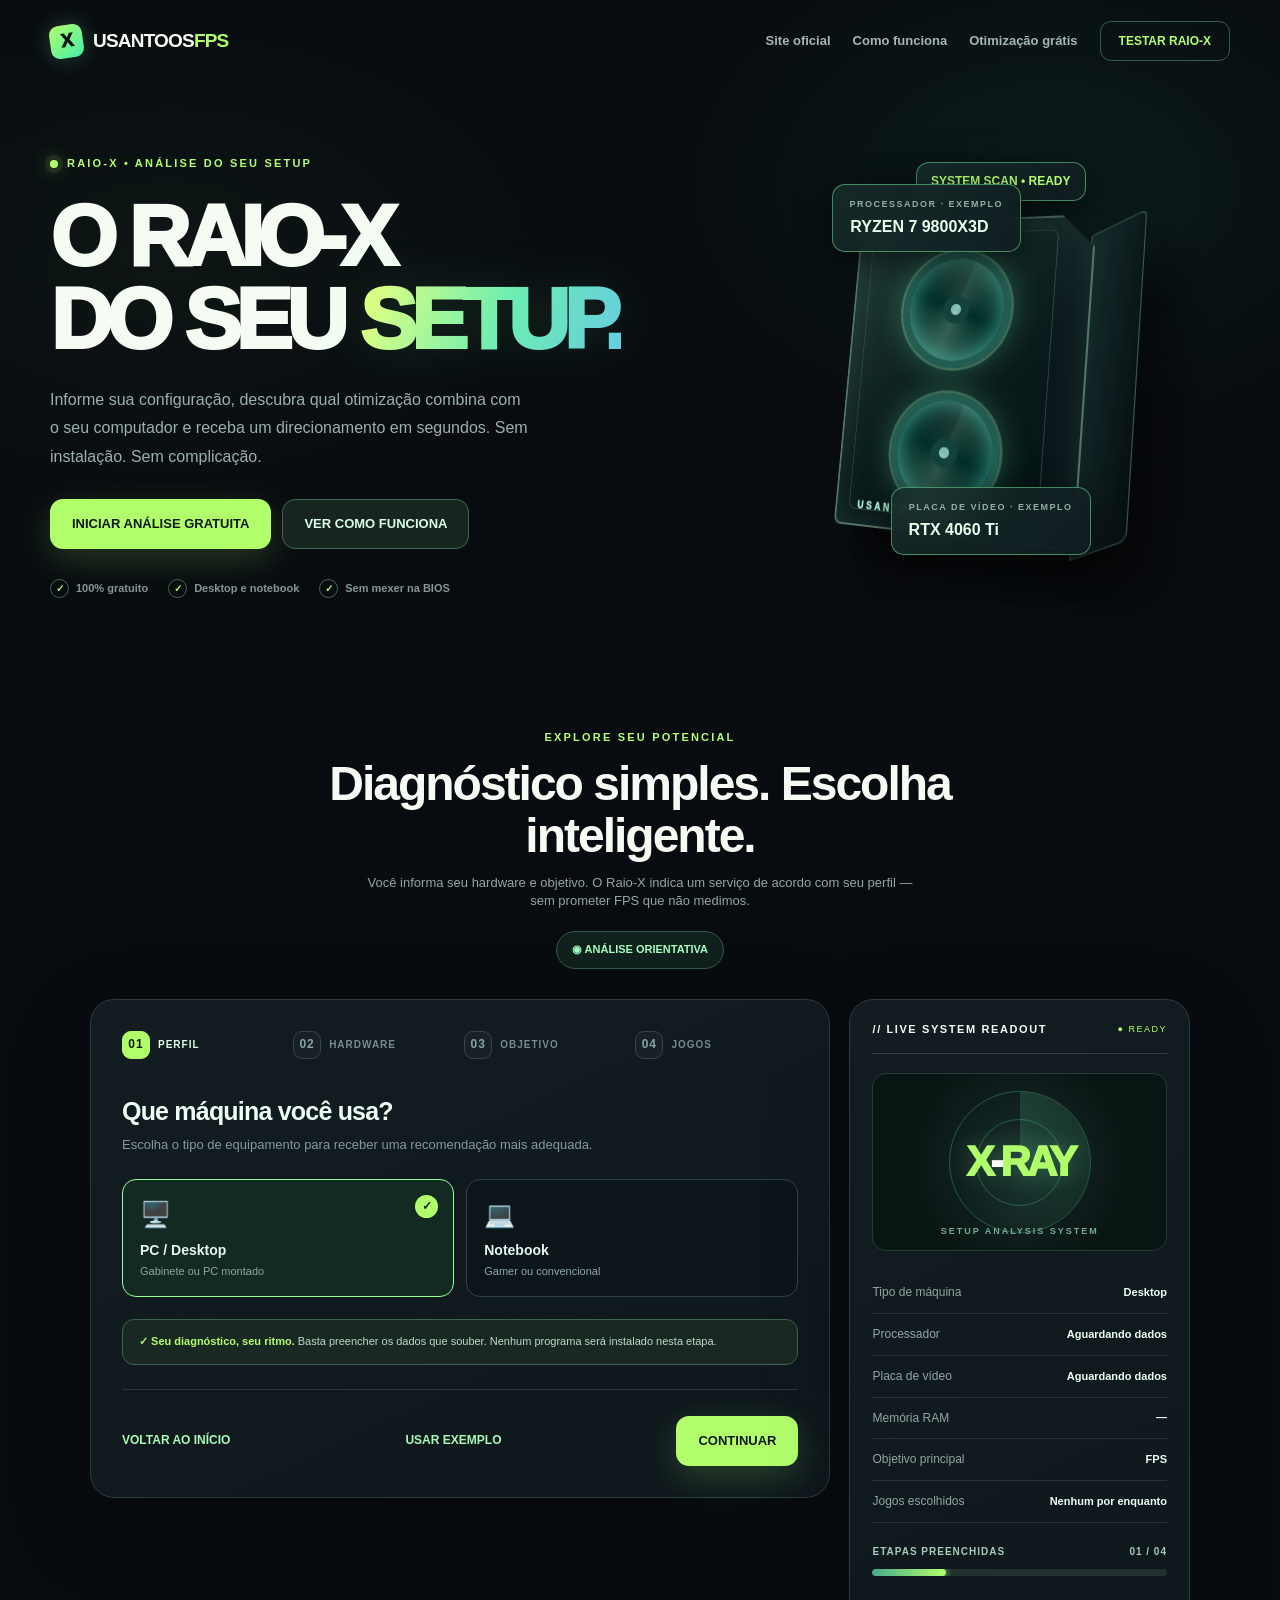
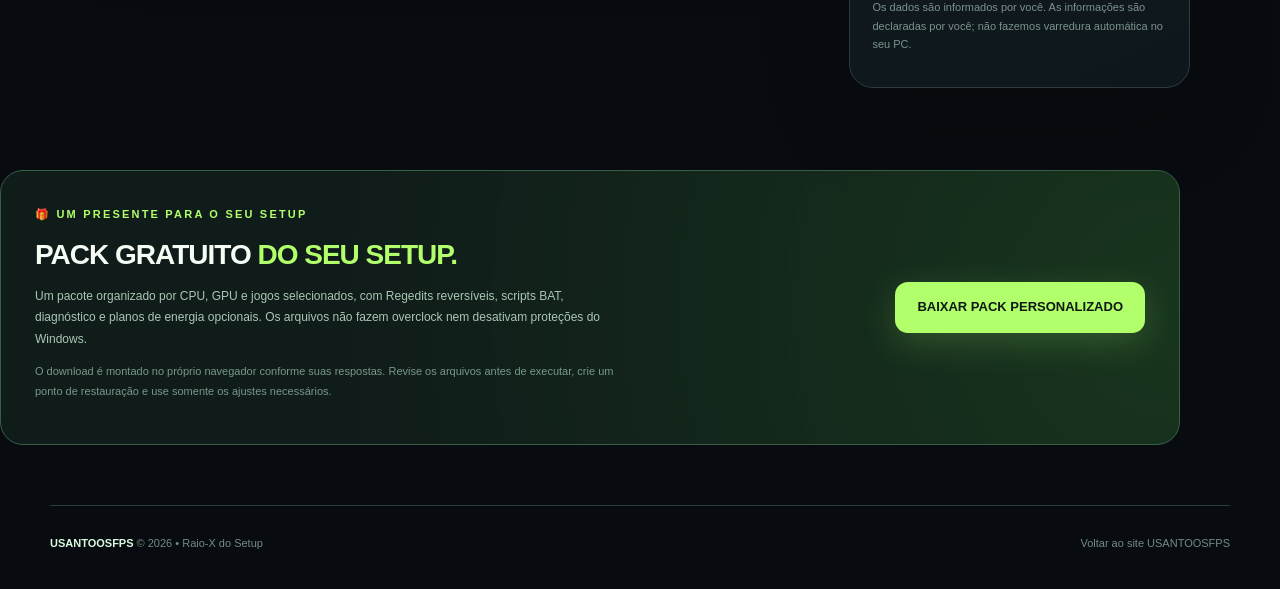
==== raio-x.html @ 290a5642 "Adicionar Raio-X do Setup com pack gratuito, jogos e ajustes responsivos" ====
<!DOCTYPE html>

<html lang="pt-BR">
<head>
<meta charset="utf-8"/>
<meta content="width=device-width,initial-scale=1,viewport-fit=cover" name="viewport"/>
<meta content="#080c10" name="theme-color"/>
<title>RAIO-X do Setup | USANTOOSFPS</title>
<style>
:root{--bg:#080c10;--bg2:#0d1318;--panel:#11191e;--panel2:#141d22;--text:#f4fcf4;--sub:#899c9a;--lime:#b2ff6c;--green:#47edaa;--line:#253332;--orange:#ffcd85;--radius:22px}
*{box-sizing:border-box}html{scroll-behavior:smooth}body{background:var(--bg);color:var(--text);margin:0;font-family:Inter,ui-sans-serif,-apple-system,BlinkMacSystemFont,"Segoe UI",sans-serif;line-height:1.4;overflow-x:hidden}button,input,select{font:inherit}button{cursor:pointer}button:focus-visible,a:focus-visible,input:focus-visible,select:focus-visible{outline:2px solid var(--lime);outline-offset:3px}a{color:inherit;text-decoration:none}#app{position:relative;overflow:hidden}#app:before{content:"";position:absolute;inset:0 0 auto;height:1150px;pointer-events:none;background:radial-gradient(ellipse 40% 30% at 82% 16%,#1c785a24,transparent 75%),radial-gradient(ellipse 40% 27% at 13% 22%,#65a35010,transparent 80%);z-index:0}.container{width:min(1180px,calc(100% - 48px));margin:auto;position:relative;z-index:1}
nav{display:flex;align-items:center;justify-content:space-between;height:82px;border-bottom:1px solid #ffffff10}.brand{display:flex;align-items:center;gap:10px;font-weight:900;letter-spacing:-.8px;font-size:19px}.brand-mark{width:33px;height:33px;background:linear-gradient(145deg,var(--lime),var(--green));border-radius:9px;color:#0a1614;display:grid;place-items:center;box-shadow:0 0 22px #87fbaa3d;transform:rotate(-8deg);font-weight:1000}.brand span:last-child span{color:var(--lime)}.navright{display:flex;align-items:center;gap:22px}.navright>a:not(.navbtn){color:#a5b6b4;font-size:13px;font-weight:600}.navbtn{padding:11px 18px!important;border:1px solid #518f6e99;border-radius:11px;color:var(--lime)!important;font-weight:800!important;font-size:12px!important}.eyebrow{display:inline-flex;align-items:center;gap:9px;color:var(--lime);font-size:11px;letter-spacing:2.2px;font-weight:900;text-transform:uppercase}.pulse{display:inline-block;width:8px;height:8px;border-radius:50%;background:var(--lime);box-shadow:0 0 0 5px #b2ff6c15,0 0 17px #b2ff6ca0}.hero{min-height:575px;display:grid;grid-template-columns:1.07fr .93fr;align-items:center;gap:20px;padding:53px 0 60px}.hero h1{font-size:clamp(56px,6.7vw,97px);line-height:.97;letter-spacing:-6.2px;font-weight:950;margin:21px 0 24px}.hero h1 em{font-style:normal;background:linear-gradient(110deg,#d7ff86 10%,#6cedb2 55%,#66cce1);-webkit-background-clip:text;color:transparent;filter:drop-shadow(0 0 25px #6effa01d)}.hero p{color:#9cb0af;font-size:16px;max-width:480px;line-height:1.8;margin:0 0 27px}.btn{display:inline-flex;align-items:center;justify-content:center;gap:12px;padding:15px 21px;border-radius:13px;border:1px solid transparent;background:var(--lime);color:#101813;font-weight:900;font-size:13px;box-shadow:0 10px 35px #abff7630;transition:transform .2s,filter .2s}.btn:hover{transform:translateY(-2px);filter:brightness(1.06)}.btn.secondary{background:#172420;color:#daffe8;border-color:#406652;box-shadow:none}.btn.ghost{background:#192124;color:#d2e2df;border-color:#2e4041;box-shadow:none}.btn:disabled{opacity:.5;cursor:not-allowed}.hero-actions{display:flex;gap:11px;flex-wrap:wrap}.micro{display:flex;gap:20px;align-items:center;margin-top:30px;color:#849794;font-size:11px;font-weight:650}.micro span:before{content:'✓';display:inline-grid;place-items:center;width:17px;height:17px;border:1px solid #416747;color:var(--lime);border-radius:50%;font-size:10px;margin-right:7px}
.art-stage{height:480px;position:relative;display:grid;place-items:center;perspective:900px;isolation:isolate}.art-stage:before{content:"";position:absolute;width:430px;height:430px;border-radius:50%;border:1px solid #4c927d30;background:radial-gradient(circle,#2a705833 0%,#164a3b14 43%,transparent 68%);box-shadow:0 0 100px #43ff981b;transform:rotateX(62deg)}.art-stage:after{content:"";position:absolute;inset:0;background-image:linear-gradient(#84d9a306 1px,transparent 1px),linear-gradient(90deg,#84d9a306 1px,transparent 1px);background-size:39px 39px;mask-image:radial-gradient(circle,black,transparent 68%);z-index:-1}.orbit{position:absolute;border:1px solid #7efa9654;border-radius:50%;width:370px;height:370px;transform:rotateX(64deg) rotate(-22deg);box-shadow:0 0 14px #76ff8723}.orbit.two{width:480px;height:480px;border-color:#92ffa91b;transform:rotateX(66deg) rotate(15deg)}.tower{width:260px;height:320px;position:relative;transform:rotateY(-24deg) rotateX(7deg) rotateZ(2deg);filter:drop-shadow(31px 38px 24px #0008);animation:float 5s ease-in-out infinite}.tower-face{position:absolute;inset:0 0 0 0;background:linear-gradient(145deg,#223c3a,#0c181d 55%,#0a1418);border:2px solid #557568;clip-path:polygon(0 0,87% 0,100% 10%,100% 100%,0 100%);border-radius:8px 8px 8px 8px;box-shadow:inset 0 0 35px #43846443,0 0 25px #72ff8e19}.tower-face:before{content:"";position:absolute;inset:12px 35px 15px 14px;border:1px solid #76b69a44;border-radius:7px;background:linear-gradient(135deg,#33695323,#041413bd)}.tower-side{position:absolute;right:-48px;top:9px;width:52px;height:308px;background:linear-gradient(95deg,#152d2c,#070e12);transform:skewY(-25deg);border:1px solid #3a5b55;border-radius:2px 6px 8px 0}.fan{position:absolute;left:58px;width:119px;height:119px;border:7px solid #235d52;border-radius:50%;box-shadow:0 0 0 3px #a6ffc840,inset 0 0 24px #70ffe78a,0 0 34px #6effb54d;display:grid;place-items:center;background:radial-gradient(circle,#befdf7aa 0 7%,#12423b 8% 18%,transparent 21%),conic-gradient(from 20deg,#92ffd333,#012e28,#92ffd344,#012e28,#92ffd322);animation:spin 9s linear infinite}.fan.top{top:32px}.fan.bottom{top:177px}.tower-tag{position:absolute;left:24px;bottom:12px;color:#b8ffe5;font-size:10px;letter-spacing:3px;font-weight:1000}.floatcard{position:absolute;border:1px solid #62967d77;background:linear-gradient(135deg,#172d2bdc,#101c20e7);border-radius:13px;padding:13px 17px;box-shadow:0 17px 40px #0008,0 0 28px #5afb8740;backdrop-filter:blur(9px);animation:float 4s ease-in-out infinite}.floatcard small{display:block;color:#93afa3;font-size:9px;font-weight:900;letter-spacing:1.5px;margin-bottom:5px}.floatcard strong{font-size:16px;color:#eaffee}.floatcard.cpu{top:49px;left:2px}.floatcard.gpu{bottom:71px;right:-8px;animation-delay:-2s}.floatcard.rate{top:35px;right:4px;padding:10px 14px;color:var(--lime);font-size:12px;font-weight:900}.cross{position:absolute;color:#aaffb0;opacity:.7;font-weight:900}.cross.a{right:44px;bottom:23px}.cross.b{left:58px;bottom:50px}
.section-top{display:flex;justify-content:space-between;align-items:end;gap:20px;padding-top:54px;border-top:1px solid #24312e}.section-top h2{font-size:clamp(30px,4vw,48px);line-height:1.07;letter-spacing:-2px;margin:11px 0 10px}.section-top p{color:#91a6a3;font-size:13px;max-width:380px}.tiny-pill{border:1px solid #365948;border-radius:50px;padding:10px 15px;color:#a3ffbe;background:#11221e;font-size:11px;font-weight:900;white-space:nowrap}.wizard{display:grid;grid-template-columns:minmax(0,1.38fr) minmax(310px,.62fr);gap:19px;margin:32px 0 90px;align-items:start}.panel{background:linear-gradient(155deg,#131c21,#0e171c);border:1px solid #2c3b3d;border-radius:24px;box-shadow:0 30px 90px #0003}.form-panel{padding:31px}.steps{display:flex;gap:9px;align-items:center;padding-bottom:26px;border-bottom:1px solid #29373a;margin-bottom:24px}.step{display:flex;align-items:center;gap:8px;flex:1;font-size:10px;color:#788c8b;font-weight:850;text-transform:uppercase;letter-spacing:1px}.step .num{width:28px;height:28px;display:grid;place-items:center;border-radius:9px;border:1px solid #364648;background:#172126;font-size:12px;color:#87a4a1}.step.active{color:#ddffe7}.step.active .num{background:var(--lime);color:#0b1a12;border-color:var(--lime)}.step.done .num{background:#1b5e47;color:#b3ffc6;border-color:#2d8558}.stepbar{width:22px;height:1px;background:#36504d;flex-shrink:0}.field-title{color:#f0fff6;font-size:25px;font-weight:900;letter-spacing:-.8px;margin-bottom:5px}.field-desc{color:#849b98;font-size:13px;line-height:1.7;margin:0 0 23px}.grid2{display:grid;grid-template-columns:1fr 1fr;gap:15px}.field{margin-bottom:17px;min-width:0}.field>label{display:block;font-size:10px;font-weight:900;color:#a2bbb4;margin-bottom:8px;letter-spacing:1.4px;text-transform:uppercase}.input-wrap{position:relative}.input,.select{display:block;width:100%;height:48px;padding:0 15px;border:1px solid #304446;background:#091216;color:#e7fff4;border-radius:11px;outline:none;font-size:13px}.input::placeholder{color:#617875}.input:focus,.select:focus{border-color:#8aff9d;box-shadow:0 0 0 3px #8aff9d11}.select{appearance:none;background-image:linear-gradient(45deg,transparent 50%,#a5c2b9 50%),linear-gradient(135deg,#a5c2b9 50%,transparent 50%);background-position:calc(100% - 19px) 21px,calc(100% - 14px) 21px;background-size:5px 5px;background-repeat:no-repeat;padding-right:30px}.choice-grid{display:grid;grid-template-columns:1fr 1fr;gap:12px}.choice{background:#0c161a;border:1px solid #304347;border-radius:14px;padding:17px;text-align:left;color:#e4f9ee;min-height:104px;transition:border-color .2s,background .2s;position:relative}.choice:hover,.choice.selected{background:#122a22;border-color:#93ff98}.choice .emoji{font-size:25px;display:block;margin-bottom:9px}.choice b{display:block;font-size:14px}.choice small{display:block;font-size:11px;color:#8fa6a0;margin-top:3px}.choice.selected:after{content:'✓';position:absolute;right:15px;top:15px;width:23px;height:23px;display:grid;place-items:center;background:#b2ff6c;color:#14200b;border-radius:50%;font-size:12px;font-weight:900}.tags{display:flex;flex-wrap:wrap;gap:9px;margin-bottom:21px}.tag{border:1px solid #34494a;padding:10px 14px;border-radius:9px;background:#0c1719;color:#abc1bc;font-size:12px;font-weight:750}.tag.selected{border-color:#8fff9b;background:#1b362a;color:#dcffe0}.tip{padding:13px 16px;border-radius:12px;background:#1a2823;border:1px solid #3f6350;color:#bddac6;font-size:11px;line-height:1.6}.tip strong{color:var(--lime)}.tip.warn{border-color:#69563f;background:#27231b;color:#efd6b3}.form-footer{display:flex;justify-content:space-between;align-items:center;gap:12px;padding-top:26px;margin-top:24px;border-top:1px solid #29373a}.mini-link{background:none;border:none;color:#a6fbb9;font-size:12px;font-weight:850;padding:9px 0}.mini-link:hover{text-decoration:underline}.muted{color:#829991;font-size:11px;line-height:1.65}.suggest{display:none;position:absolute;z-index:40;top:calc(100% + 5px);left:0;right:0;border:1px solid #49705a;border-radius:12px;overflow:auto;max-height:200px;background:#182623;box-shadow:0 14px 32px #000c}.suggest.show{display:block}.suggest button{width:100%;padding:11px 14px;border:0;border-bottom:1px solid #2b4038;background:transparent;color:#e0ffe7;text-align:left;font-size:12px}.suggest button:hover,.suggest button.active{background:#284939;color:white}.suggest .nothing{display:block;padding:12px;color:#b9c7c0;font-size:11px}
.side{padding:22px;position:sticky;top:15px}.sidehead{display:flex;justify-content:space-between;align-items:center;border-bottom:1px solid #32403e;padding-bottom:16px;margin-bottom:19px}.sidehead strong{font-size:11px;letter-spacing:1.6px}.sidestatus{font-size:9px;color:var(--lime);letter-spacing:1.5px}.radar{height:178px;display:grid;place-items:center;position:relative;overflow:hidden;border-radius:14px;background:radial-gradient(circle,#2b695238 2%,#091513 65%);border:1px solid #233d37;margin-bottom:21px}.radar:before,.radar:after{content:"";position:absolute;width:140px;height:140px;border:1px solid #5de8a34b;border-radius:50%}.radar:after{width:85px;height:85px}.radar .beam{position:absolute;width:140px;height:140px;border-radius:50%;background:conic-gradient(from 0deg,#67efac26,transparent 70%,transparent);animation:spin 6s linear infinite}.radar strong{font-size:42px;color:var(--lime);font-weight:950;z-index:1;letter-spacing:-4px;text-shadow:0 0 26px #8af8a947}.radar small{position:absolute;bottom:13px;left:0;right:0;text-align:center;color:#72ab95;font-size:9px;font-weight:800;letter-spacing:2px}.reading{display:flex;align-items:center;justify-content:space-between;padding:12px 0;border-bottom:1px solid #233534;font-size:12px;color:#91a7a2;gap:10px}.reading strong{font-size:11px;color:#ecfff5;max-width:57%;text-align:right;overflow-wrap:anywhere}.bar{margin-top:22px}.bar>div:first-child{display:flex;justify-content:space-between;font-size:10px;font-weight:900;color:#a6cbb8;letter-spacing:1px;margin-bottom:10px}.track{height:7px;background:#20312e;border-radius:9px;overflow:hidden}.fill{height:100%;width:30%;border-radius:9px;background:linear-gradient(90deg,#49ab8b,var(--lime));box-shadow:0 0 8px #9fffa4}.sidebar-note{color:#7b928d;font-size:11px;line-height:1.7;margin-top:22px}.result{margin-top:22px;padding:27px 31px;border:1px solid #6cbd8666;border-radius:22px;background:linear-gradient(135deg,#133325,#0e2023);display:none}.result.show{display:block;animation:rise .4s ease}.resulttop{display:flex;gap:18px;align-items:start;justify-content:space-between}.result .label{font-size:10px;letter-spacing:1.5px;color:#aaf9a0;font-weight:900}.result h3{font-size:34px;letter-spacing:-1.5px;margin:8px 0}.result p{color:#b3cfc0;font-size:13px;line-height:1.7;margin:0}.recommend{display:inline-block;background:var(--lime);color:#092014;font-weight:950;padding:8px 12px;border-radius:8px;font-size:10px;letter-spacing:1px}.resultactions{display:flex;gap:10px;flex-wrap:wrap;margin-top:22px}.result .insight{border-left:3px solid var(--lime);padding-left:12px;margin-top:18px;color:#b3cfbd;font-size:12px;line-height:1.7}.alternatives{color:#a9c5b1;font-size:12px;margin-top:16px}.alternatives strong{color:#e9fff1}.free{display:flex;gap:25px;align-items:center;justify-content:space-between;border:1px solid #385f46;background:radial-gradient(circle at 100% 50%,#275a2a88,#101c1a 70%);border-radius:23px;padding:31px 34px;margin:12px 0 60px}.free h2{font-size:28px;letter-spacing:-1px;margin:10px 0}.free p{color:#aac7b4;font-size:12px;max-width:590px;line-height:1.8}.footer{border-top:1px solid #293a38;padding:30px 0 38px;display:flex;justify-content:space-between;gap:20px;color:#738b84;font-size:11px}.footer b{color:#d9fae0}.demo-badge{background:#19231d;border:1px solid #547459;border-radius:7px;padding:6px 9px;color:#c4ffaf;font-size:10px;font-weight:850;letter-spacing:1px}.hide{display:none!important}@keyframes float{50%{transform:translateY(-12px) rotateY(-24deg) rotateX(7deg) rotateZ(2deg)}}@keyframes spin{to{rotate:360deg}}@keyframes rise{from{opacity:0;transform:translateY(13px)}to{opacity:1;transform:translateY(0)}}
@media(max-width:890px){.hero{grid-template-columns:1fr;min-height:0;padding:55px 0 20px}.hero h1{font-size:73px}.art-stage{height:380px}.wizard{grid-template-columns:1fr}.side{position:static}.art-stage .floatcard.cpu{left:15%}.art-stage .floatcard.gpu{right:10%}.section-top{padding-top:35px}.navright a:not(.navbtn){display:none}}
@media(max-width:570px){.container{width:min(100% - 30px,560px)}nav{height:67px}.brand{font-size:15px}.brand-mark{width:30px;height:30px}.navbtn{font-size:10px!important;padding:9px 10px!important}.hero{padding:46px 0 8px}.hero h1{font-size:clamp(54px,16vw,74px);letter-spacing:-4.8px}.hero p{font-size:14px;line-height:1.7}.hero-actions .btn{flex-grow:1}.micro{gap:11px;flex-wrap:wrap;margin-top:18px}.art-stage{height:340px;margin-top:10px}.tower{transform:scale(.8) rotateY(-24deg) rotateX(7deg) rotateZ(2deg);animation:none}.floatcard.cpu{top:12px!important;left:0!important}.floatcard.gpu{right:0!important;bottom:24px!important}.floatcard.rate{right:0;top:0}.floatcard strong{font-size:12px}.orbit.two{width:320px;height:320px}.orbit{width:260px;height:260px}.section-top{display:block}.section-top h2{font-size:34px;letter-spacing:-1.4px}.tiny-pill{display:inline-block;margin-top:5px}.wizard{margin:22px 0 60px}.form-panel{padding:20px 17px}.steps{gap:4px}.step{font-size:8px;gap:5px;letter-spacing:0}.step .num{width:24px;height:24px;font-size:10px;border-radius:7px}.stepbar{width:10px}.field-title{font-size:23px}.grid2{grid-template-columns:1fr}.choice{min-height:110px;padding:13px}.choice b{font-size:12px}.choice small{font-size:10px}.form-footer{flex-wrap:wrap}.form-footer .btn{min-width:50%}.side{padding:20px}.result{padding:22px 18px}.resulttop{display:block}.result h3{font-size:29px}.recommend{margin-top:15px}.resultactions .btn{width:100%}.free{display:block;padding:24px 21px}.free h2{font-size:25px}.free .btn{width:100%;margin-top:10px}.footer{display:block}.footer div+div{margin-top:6px}}
@media(prefers-reduced-motion:reduce){*{scroll-behavior:auto!important;animation:none!important;transition:none!important}}

/* Edição USANTOOSFPS v3 — visual mais limpo */
nav{border-bottom:0}.section-top{border-top:0;padding-top:30px}.steps{border-bottom:0;padding-bottom:17px;margin-bottom:18px;flex-wrap:nowrap;gap:8px}
.step{flex:1 1 0;min-width:0;font-size:10px}.step .num{flex:0 0 28px}.wizard{margin-top:23px}.art-stage:before,.art-stage:after,.orbit,.tower,.cross{display:none!important}
.art-stage{height:520px;isolation:isolate;perspective:none;overflow:visible}.pc-photo-frame{position:absolute;inset:14px 15px;overflow:hidden;border-radius:28px;background:linear-gradient(135deg,#0b1714,#12452b 60%,#07110c);box-shadow:0 24px 90px #000c,0 0 60px #4dca8130}
.pc-photo{width:100%;height:100%;display:block;object-fit:cover;object-position:center;filter:contrast(1.12) brightness(.79) saturate(1.12)}
.pc-photo-frame:after{content:"";position:absolute;inset:0;pointer-events:none;background:linear-gradient(120deg,#010e11a0 0%,transparent 30%,#142e2299 100%);mix-blend-mode:multiply}
.pc-light{position:absolute;inset:-45%;pointer-events:none;background:radial-gradient(circle at 50% 53%,#7fff991a,transparent 43%);animation:glow 6s ease-in-out infinite alternate}
@keyframes glow{from{opacity:.3;transform:scale(.98)}to{opacity:.9;transform:scale(1.15)}}
.art-stage .floatcard{animation:none!important;backdrop-filter:blur(12px);box-shadow:0 10px 34px #0009;border-color:#7df9a97b}.art-stage .floatcard.cpu{left:-15px;top:64px}.art-stage .floatcard.gpu{right:-14px;bottom:82px}
.tags .tag{display:inline-flex;align-items:center;justify-content:center;gap:9px}.brand-icon{width:19px;height:19px;fill:currentColor;vertical-align:middle;display:inline-block;flex:0 0 auto}.obs-icon{width:20px;height:20px;fill:none}.resultactions .brand-icon{width:20px;height:20px}
.game-columns{display:grid;grid-template-columns:1fr 1fr;gap:14px}.game-column{border:1px solid #2a4240;border-radius:17px;padding:17px;background:#0a1518}.game-column h4{margin:0;color:#dffbea;font-size:16px;letter-spacing:-.4px}.game-column>p{font-size:11px;color:#8ba9a1;line-height:1.5;min-height:29px;margin:7px 0 13px}.game-list{display:flex;flex-direction:column;gap:6px}.game-option{display:flex;gap:10px;align-items:center;text-align:left;width:100%;border:1px solid #293b3b;border-radius:10px;padding:10px 11px;background:#0f1c1e;color:#c1d6d0;font-size:12px;min-height:40px;transition:background .2s,border-color .2s}
.game-option:hover{border-color:#65b58c}.game-option.selected{border-color:#9ffc95;background:#1a3529;color:white}.checkbox-square{flex:0 0 16px;width:16px;height:16px;border:1px solid #46675d;border-radius:4px;display:inline-grid;place-items:center}.game-option.selected .checkbox-square{background:#adff79;color:#092015;border-color:#adff79}.game-option.selected .checkbox-square:before{content:'✓';font-size:12px;font-weight:900}
@media(max-width:890px){.art-stage{height:435px}.art-stage .floatcard.cpu{left:12px}.art-stage .floatcard.gpu{right:12px}}
@media(max-width:570px){.steps{gap:4px}.step{font-size:8px}.step .num{flex-basis:21px;width:21px;height:21px}.art-stage{height:315px;margin-top:20px}.pc-photo-frame{inset:0 7px}.art-stage .floatcard.cpu{top:10px;left:0}.art-stage .floatcard.gpu{right:0;bottom:13px}.game-columns{grid-template-columns:1fr;gap:11px}.game-column{padding:14px}.game-column>p{min-height:0}.game-list{display:grid;grid-template-columns:1fr 1fr;gap:6px}.game-option{font-size:11px;padding:9px;line-height:1.25}.resultactions .brand-icon{width:19px}}
@media(prefers-reduced-motion:reduce){.pc-light{animation:none}}

/* Integração oficial: centralização, responsividade e componentes originais do scan */
.section-top{border-top:0;flex-direction:column;justify-content:center;align-items:center;text-align:center;padding-top:50px;gap:8px}
.section-top>div:first-child{width:100%;max-width:840px;margin-inline:auto}
.section-top p{margin-inline:auto;max-width:560px}
.section-top .tiny-pill{align-self:center}
.wizard{max-width:1100px;width:100%;margin:30px auto 82px;grid-template-columns:minmax(0,1.37fr) minmax(285px,.63fr);justify-content:center}
.art-stage{max-width:560px;margin-inline:auto}
.fan{animation:spin 9s linear infinite}
.obs-icon{color:#fff;flex-shrink:0}
.hero-actions .btn, .resultactions .btn{white-space:normal;text-align:center}
@media(max-width:890px){.wizard{grid-template-columns:minmax(0,1fr);max-width:660px;margin:26px auto 65px}.section-top{padding-top:40px}.side{max-width:100%}}
@media(max-width:570px){.container{width:calc(100% - 26px)}.wizard{width:100%;max-width:100%}.form-panel{padding:18px 15px}.stepbar{display:none}.steps{gap:6px;flex-wrap:wrap}.step{min-width:0;flex:1 1 42%;font-size:10px;letter-spacing:.2px}.hero{padding-top:33px}.hero h1{letter-spacing:-3px;font-size:clamp(46px,13vw,68px)}.art-stage{height:340px}.floatcard.cpu{left:0!important}.floatcard.gpu{right:0!important}.floatcard.rate{right:0!important}.tower{transform:scale(.77) rotateY(-24deg) rotateX(7deg) rotateZ(2deg)}}
@media(prefers-reduced-motion:reduce){.tower,.fan,.floatcard{animation:none!important}}

/* Restabelece o gabinete animado da arte original */
.art-stage{height:480px;perspective:900px;max-width:560px;margin-inline:auto}
.art-stage .tower{display:block!important}
.art-stage .orbit{display:block}
.art-stage .floatcard.cpu{left:2px!important;top:49px!important}
.art-stage .floatcard.gpu{right:0!important;bottom:60px!important}
.art-stage .floatcard.rate{right:5px!important;top:27px!important}
@media(max-width:570px){.art-stage{height:340px}.art-stage .floatcard.cpu{left:0!important;top:12px!important}.art-stage .floatcard.gpu{right:0!important;bottom:13px!important}.art-stage .floatcard.rate{right:0!important;top:0!important}}
</style>
</head>
<body><div id="app">
<header class="container"><nav><a class="brand" href="./index.html" aria-label="Voltar para usantoosfps.com"><div class="brand-mark">X</div><span>USANTOOS<span>FPS</span></span></a><div class="navright"><a href="./index.html">Site oficial</a><a href="#como-funciona">Como funciona</a><a href="#pack">Otimização grátis</a><a class="navbtn" href="#raio-x">TESTAR RAIO-X</a></div></nav></header>
<main>
<section class="hero container" id="inicio">
<div><div class="eyebrow"><i class="pulse"></i> RAIO-X • ANÁLISE DO SEU SETUP</div><h1>O RAIO-X<br/>DO SEU <em>SETUP.</em></h1><p>Informe sua configuração, descubra qual otimização combina com o seu computador e receba um direcionamento em segundos. Sem instalação. Sem complicação.</p><div class="hero-actions"><a class="btn" href="#raio-x">INICIAR ANÁLISE GRATUITA</a><a class="btn secondary" href="#como-funciona">VER COMO FUNCIONA</a></div><div class="micro"><span>100% gratuito</span><span>Desktop e notebook</span><span>Sem mexer na BIOS</span></div></div>
<div class="art-stage" role="img" aria-label="Ilustração do gabinete USANTOOSFPS com ventoinhas verdes e leitura visual do setup">
  <div class="orbit"></div><div class="orbit two"></div>
  <div class="tower" aria-hidden="true"><div class="tower-side"></div><div class="tower-face"><div class="fan top"></div><div class="fan bottom"></div><span class="tower-tag">USANTOOSFPS</span></div></div>
  <div class="floatcard rate">SYSTEM SCAN • READY</div>
  <div class="floatcard cpu"><small>PROCESSADOR · EXEMPLO</small><strong>RYZEN 7 9800X3D</strong></div>
  <div class="floatcard gpu"><small>PLACA DE VÍDEO · EXEMPLO</small><strong>RTX 4060 Ti</strong></div>
</div>
</section>
<section class="container" id="como-funciona"><div class="section-top"><div><div class="eyebrow">EXPLORE SEU POTENCIAL</div><h2>Diagnóstico simples. Escolha inteligente.</h2><p>Você informa seu hardware e objetivo. O Raio-X indica um serviço de acordo com seu perfil — sem prometer FPS que não medimos.</p></div><div class="tiny-pill">◉ ANÁLISE ORIENTATIVA</div></div></section>
<section class="container wizard" id="raio-x">
<div><div class="panel form-panel"><div class="steps"><div class="step active" data-step-ind="0"><span class="num">01</span> PERFIL</div><div class="step" data-step-ind="1"><span class="num">02</span> HARDWARE</div><div class="step" data-step-ind="2"><span class="num">03</span> OBJETIVO</div><div class="step" data-step-ind="3"><span class="num">04</span> JOGOS</div></div>
<div class="step-content" id="step-0"><div class="field-title">Que máquina você usa?</div><p class="field-desc">Escolha o tipo de equipamento para receber uma recomendação mais adequada.</p><div class="choice-grid"><button class="choice selected" data-device="desktop" type="button"><span class="emoji">🖥️</span><b>PC / Desktop</b><small>Gabinete ou PC montado</small></button><button class="choice" data-device="notebook" type="button"><span class="emoji">💻</span><b>Notebook</b><small>Gamer ou convencional</small></button></div><div class="tip" style="margin-top:22px"><strong>✓ Seu diagnóstico, seu ritmo.</strong> Basta preencher os dados que souber. Nenhum programa será instalado nesta etapa.</div></div>
<div class="step-content hide" id="step-1"><div class="field-title">O que tem no seu setup?</div><p class="field-desc">Comece a digitar “Ryzen”, “Intel”, “RTX” ou “Radeon”. As sugestões aparecem automaticamente.</p><div class="grid2"><div class="field"><label for="cpu">PROCESSADOR (CPU)</label><div class="input-wrap"><input aria-autocomplete="list" autocomplete="off" class="input" id="cpu" placeholder="Ex.: Ryzen 5 5600G"/><div class="suggest" id="cpuSuggestions" role="listbox"></div></div></div><div class="field"><label for="gpu">PLACA DE VÍDEO (GPU)</label><div class="input-wrap"><input aria-autocomplete="list" autocomplete="off" class="input" id="gpu" placeholder="Ex.: RTX 4060 / Radeon"/><div class="suggest" id="gpuSuggestions" role="listbox"></div></div></div></div><div class="grid2"><div class="field"><label for="ram">MEMÓRIA RAM</label><select class="select" id="ram"><option value="">Selecione</option><option>4 GB</option><option>8 GB</option><option>12 GB</option><option>16 GB</option><option>24 GB</option><option>32 GB</option><option>64 GB ou mais</option></select></div><div class="field"><label for="windows">SISTEMA OPERACIONAL</label><select class="select" id="windows"><option value="">Selecione</option><option>Windows 10</option><option>Windows 11</option><option>Outro / Não sei</option></select></div></div><div class="tip">💡 <strong>Autocomplete leve:</strong> o catálogo de exemplo já está embutido nesta demonstração. Não precisa de servidor nem de IA paga para sugerir modelos.</div></div>
<div class="step-content hide" id="step-2"><div class="field-title">Qual é o seu objetivo?</div><p class="field-desc">Marque o que procura. A recomendação será feita com base nessas escolhas.</p><div style="font-size:10px;letter-spacing:1.5px;font-weight:900;color:#a2bbb4;margin-bottom:10px">QUERO MELHORAR...</div><div class="tags"><button class="tag selected" data-goal="fps" type="button">FPS / estabilidade</button><button class="tag" data-goal="latency" type="button">Input lag</button><button class="tag" data-goal="live" type="button"><svg class="brand-icon obs-icon" viewBox="0 0 24 24" role="img" aria-label="Logo do OBS Studio" xmlns="http://www.w3.org/2000/svg"><circle cx="12" cy="12" r="11.5" fill="#181719"/><path d="M12,24C5.383,24,0,18.617,0,12S5.383,0,12,0s12,5.383,12,12S18.617,24,12,24z M12,1.109 C5.995,1.109,1.11,5.995,1.11,12C1.11,18.005,5.995,22.89,12,22.89S22.89,18.005,22.89,12C22.89,5.995,18.005,1.109,12,1.109z M6.182,5.99c0.352-1.698,1.503-3.229,3.05-3.996c-0.269,0.273-0.595,0.483-0.844,0.78c-1.02,1.1-1.48,2.692-1.199,4.156 c0.355,2.235,2.455,4.06,4.732,4.028c1.765,0.079,3.485-0.937,4.348-2.468c1.848,0.063,3.645,1.017,4.7,2.548 c0.54,0.799,0.962,1.736,0.991,2.711c-0.342-1.295-1.202-2.446-2.375-3.095c-1.135-0.639-2.529-0.802-3.772-0.425 c-1.56,0.448-2.849,1.723-3.293,3.293c-0.377,1.25-0.216,2.628,0.377,3.772c-0.825,1.429-2.315,2.449-3.932,2.756 c-1.244,0.261-2.551,0.059-3.709-0.464c1.036,0.302,2.161,0.355,3.191-0.011c1.381-0.457,2.522-1.567,3.024-2.935 c0.556-1.49,0.345-3.261-0.591-4.54c-0.7-1.007-1.803-1.717-3.002-1.969c-0.38-0.068-0.764-0.098-1.148-0.134 c-0.611-1.231-0.834-2.66-0.528-3.996L6.182,5.99z" fill="#f2f2f2"/></svg><span>Lives / OBS</span></button><button class="tag" data-goal="windows" type="button"><svg aria-hidden="true" class="brand-icon" viewbox="0 0 448 512" xmlns="http://www.w3.org/2000/svg"><!--! Font Awesome Free 6.7.2 by @fontawesome - https://fontawesome.com License - https://fontawesome.com/license/free (Icons: CC BY 4.0, Fonts: SIL OFL 1.1, Code: MIT License) Copyright 2024 Fonticons, Inc. --><path d="M0 93.7l183.6-25.3v177.4H0V93.7zm0 324.6l183.6 25.3V268.4H0v149.9zm203.8 28L448 480V268.4H203.8v177.9zm0-380.6v180.1H448V32L203.8 65.7z"></path></svg><span>Windows</span></button></div><div style="font-size:10px;letter-spacing:1.5px;font-weight:900;color:#a2bbb4;margin-bottom:10px">VOCÊ QUER CONFIGURAR A BIOS OU AVALIAR OVERCLOCK?</div><div class="choice-grid"><button class="choice selected" data-bios="no" type="button"><span class="emoji">🛡️</span><b>Não, só Windows</b><small>Sem BIOS ou overclock</small></button><button class="choice" data-bios="yes" type="button"><span class="emoji">⚙️</span><b>Sim, quero configurar a BIOS e avaliar overclock</b><small>Conforme a compatibilidade do PC</small></button></div><div class="tip" role="note" style="margin-top:13px">ℹ️ <strong>Overclock sob avaliação:</strong> analisamos processador, placa-mãe, fonte e refrigeração (air cooler ou water cooler), além das temperaturas e da estabilidade. Ajustes só são indicados quando adequados ao equipamento.</div><div class="field" style="margin-top:22px"><label for="cooling">REFRIGERAÇÃO DO PROCESSADOR (OPCIONAL)</label><select class="select" id="cooling"><option value="">Não sei / prefiro não informar</option><option>Air cooler</option><option>Water cooler 120/240 mm</option><option>Water cooler 280/360 mm</option><option>Cooler box/original</option></select></div><div class="tip warn hide" id="notebookNotice" style="margin-top:17px">Em notebooks, o Raio-X prioriza a categoria <strong>Noct Extreme</strong>. Ajustes de BIOS não serão indicados automaticamente.</div><p class="muted" style="margin-top:17px">Este é um questionário de orientação comercial, não uma medição automática de hardware ou benchmark.</p></div><div class="step-content hide" id="step-3"><div class="field-title">Quais jogos você joga?</div><p class="field-desc">Selecione quantos quiser. Isso ajuda a indicar prioridades diferentes para jogos competitivos e experiências offline.</p><div class="game-columns"><div class="game-column"><h4>Competitivos</h4><p>Prioridade em FPS, estabilidade e resposta.</p><div class="game-list"><button aria-pressed="false" class="game-option" data-category="competitivo" data-game="Fortnite" type="button"><span class="checkbox-square"></span><span>Fortnite</span></button><button aria-pressed="false" class="game-option" data-category="competitivo" data-game="Warzone" type="button"><span class="checkbox-square"></span><span>Warzone</span></button><button aria-pressed="false" class="game-option" data-category="competitivo" data-game="Free Fire (emulador)" type="button"><span class="checkbox-square"></span><span>Free Fire (emulador)</span></button><button aria-pressed="false" class="game-option" data-category="competitivo" data-game="Counter-Strike 2" type="button"><span class="checkbox-square"></span><span>Counter-Strike 2</span></button><button aria-pressed="false" class="game-option" data-category="competitivo" data-game="Valorant" type="button"><span class="checkbox-square"></span><span>Valorant</span></button><button aria-pressed="false" class="game-option" data-category="competitivo" data-game="Apex Legends" type="button"><span class="checkbox-square"></span><span>Apex Legends</span></button><button aria-pressed="false" class="game-option" data-category="competitivo" data-game="Rainbow Six Siege" type="button"><span class="checkbox-square"></span><span>Rainbow Six Siege</span></button><button aria-pressed="false" class="game-option" data-category="competitivo" data-game="PUBG" type="button"><span class="checkbox-square"></span><span>PUBG</span></button><button aria-pressed="false" class="game-option" data-category="competitivo" data-game="Overwatch 2" type="button"><span class="checkbox-square"></span><span>Overwatch 2</span></button><button aria-pressed="false" class="game-option" data-category="competitivo" data-game="Rocket League" type="button"><span class="checkbox-square"></span><span>Rocket League</span></button><button aria-pressed="false" class="game-option" data-category="competitivo" data-game="League of Legends" type="button"><span class="checkbox-square"></span><span>League of Legends</span></button><button aria-pressed="false" class="game-option" data-category="competitivo" data-game="EA Sports FC" type="button"><span class="checkbox-square"></span><span>EA Sports FC</span></button><button aria-pressed="false" class="game-option" data-category="competitivo" data-game="eFootball" type="button"><span class="checkbox-square"></span><span>eFootball</span></button></div></div><div class="game-column"><h4>Offline / campanha</h4><p>Prioridade em fluidez e qualidade visual.</p><div class="game-list"><button aria-pressed="false" class="game-option" data-category="offline" data-game="God of War" type="button"><span class="checkbox-square"></span><span>God of War</span></button><button aria-pressed="false" class="game-option" data-category="offline" data-game="The Last of Us" type="button"><span class="checkbox-square"></span><span>The Last of Us</span></button><button aria-pressed="false" class="game-option" data-category="offline" data-game="Red Dead Redemption 2" type="button"><span class="checkbox-square"></span><span>Red Dead Redemption 2</span></button><button aria-pressed="false" class="game-option" data-category="offline" data-game="Cyberpunk 2077" type="button"><span class="checkbox-square"></span><span>Cyberpunk 2077</span></button><button aria-pressed="false" class="game-option" data-category="offline" data-game="Hogwarts Legacy" type="button"><span class="checkbox-square"></span><span>Hogwarts Legacy</span></button><button aria-pressed="false" class="game-option" data-category="offline" data-game="Spider-Man" type="button"><span class="checkbox-square"></span><span>Spider-Man</span></button><button aria-pressed="false" class="game-option" data-category="offline" data-game="Elden Ring" type="button"><span class="checkbox-square"></span><span>Elden Ring</span></button><button aria-pressed="false" class="game-option" data-category="offline" data-game="Resident Evil" type="button"><span class="checkbox-square"></span><span>Resident Evil</span></button><button aria-pressed="false" class="game-option" data-category="offline" data-game="Assassin’s Creed" type="button"><span class="checkbox-square"></span><span>Assassin’s Creed</span></button><button aria-pressed="false" class="game-option" data-category="offline" data-game="Forza Horizon" type="button"><span class="checkbox-square"></span><span>Forza Horizon</span></button><button aria-pressed="false" class="game-option" data-category="offline" data-game="Horizon Forbidden West" type="button"><span class="checkbox-square"></span><span>Horizon Forbidden West</span></button><button aria-pressed="false" class="game-option" data-category="offline" data-game="Minecraft (single-player)" type="button"><span class="checkbox-square"></span><span>Minecraft (single-player)</span></button></div></div></div><div class="field" style="margin-top:17px"><label for="otherGames">OUTROS JOGOS (OPCIONAL)</label><input class="input" id="otherGames" maxlength="220" placeholder="Ex.: GTA V, BeamNG, Minecraft..."/></div><div class="tip">Você pode selecionar vários jogos ou nenhum. A recomendação é orientativa; não fazemos benchmark automático.</div></div>
<div class="form-footer"><button class="mini-link" id="backBtn" type="button">VOLTAR</button><button class="mini-link" id="exampleBtn" type="button">USAR EXEMPLO</button><button class="btn" id="nextBtn" type="button">CONTINUAR</button></div></div>
<div class="result" id="result"><div class="resulttop"><div><div class="label">◉ RESULTADO DO SEU RAIO-X</div><h3 id="resultName">Start FPS</h3><p id="resultDesc"></p></div><span class="recommend">RECOMENDADO</span></div><div class="insight" id="resultWhy"></div><div class="alternatives" id="resultAlt"></div><div class="resultactions"><button class="btn" id="whatsBtn" type="button"><svg aria-hidden="true" class="brand-icon" viewbox="0 0 448 512" xmlns="http://www.w3.org/2000/svg"><!--! Font Awesome Free 6.7.2 by @fontawesome - https://fontawesome.com License - https://fontawesome.com/license/free (Icons: CC BY 4.0, Fonts: SIL OFL 1.1, Code: MIT License) Copyright 2024 Fonticons, Inc. --><path d="M380.9 97.1C339 55.1 283.2 32 223.9 32c-122.4 0-222 99.6-222 222 0 39.1 10.2 77.3 29.6 111L0 480l117.7-30.9c32.4 17.7 68.9 27 106.1 27h.1c122.3 0 224.1-99.6 224.1-222 0-59.3-25.2-115-67.1-157zm-157 341.6c-33.2 0-65.7-8.9-94-25.7l-6.7-4-69.8 18.3L72 359.2l-4.4-7c-18.5-29.4-28.2-63.3-28.2-98.2 0-101.7 82.8-184.5 184.6-184.5 49.3 0 95.6 19.2 130.4 54.1 34.8 34.9 56.2 81.2 56.1 130.5 0 101.8-84.9 184.6-186.6 184.6zm101.2-138.2c-5.5-2.8-32.8-16.2-37.9-18-5.1-1.9-8.8-2.8-12.5 2.8-3.7 5.6-14.3 18-17.6 21.8-3.2 3.7-6.5 4.2-12 1.4-32.6-16.3-54-29.1-75.5-66-5.7-9.8 5.7-9.1 16.3-30.3 1.8-3.7.9-6.9-.5-9.7-1.4-2.8-12.5-30.1-17.1-41.2-4.5-10.8-9.1-9.3-12.5-9.5-3.2-.2-6.9-.2-10.6-.2-3.7 0-9.7 1.4-14.8 6.9-5.1 5.6-19.4 19-19.4 46.3 0 27.3 19.9 53.7 22.6 57.4 2.8 3.7 39.1 59.7 94.8 83.8 35.2 15.2 49 16.5 66.6 13.9 10.7-1.6 32.8-13.4 37.4-26.4 4.6-13 4.6-24.1 3.2-26.4-1.3-2.5-5-3.9-10.5-6.6z"></path></svg><span>CONVERSAR NO WHATSAPP</span></button><button class="btn secondary" id="copyBtn" type="button">COPIAR RESUMO</button><a class="btn ghost" href="#pack">BAIXAR PACK GRÁTIS</a></div><p class="muted" id="whatsNote" style="margin-top:13px">Seu resumo será enviado ao atendimento da USANTOOSFPS somente se você clicar em conversar.</p></div></div>
<aside class="panel side"><div class="sidehead"><strong>// LIVE SYSTEM READOUT</strong><span class="sidestatus">● READY</span></div><div class="radar"><div class="beam"></div><strong>X<span style="color:#fff">-</span>RAY</strong><small>SETUP ANALYSIS SYSTEM</small></div><div class="reading"><span>Tipo de máquina</span><strong id="readDevice">Desktop</strong></div><div class="reading"><span>Processador</span><strong id="readCpu">Aguardando dados</strong></div><div class="reading"><span>Placa de vídeo</span><strong id="readGpu">Aguardando dados</strong></div><div class="reading"><span>Memória RAM</span><strong id="readRam">—</strong></div><div class="reading"><span>Objetivo principal</span><strong id="readGoal">FPS</strong></div><div class="reading"><span>Jogos escolhidos</span><strong id="readGames">Nenhum por enquanto</strong></div><div class="bar"><div><span>ETAPAS PREENCHIDAS</span><span id="progressText">01 / 04</span></div><div class="track"><div class="fill" id="progressFill"></div></div></div><p class="sidebar-note">Os dados são informados por você. As informações são declaradas por você; não fazemos varredura automática no seu PC.</p></aside>
</section>
<section class="container free" id="pack"><div><div class="eyebrow">🎁 UM PRESENTE PARA O SEU SETUP</div><h2>PACK GRATUITO <span style="color:var(--lime)">DO SEU SETUP.</span></h2><p>Um pacote organizado por CPU, GPU e jogos selecionados, com Regedits reversíveis, scripts BAT, diagnóstico e planos de energia opcionais. Os arquivos não fazem overclock nem desativam proteções do Windows.</p><p style="color:#77988b;font-size:11px">O download é montado no próprio navegador conforme suas respostas. Revise os arquivos antes de executar, crie um ponto de restauração e use somente os ajustes necessários.</p></div><button class="btn" id="downloadBtn" type="button">BAIXAR PACK PERSONALIZADO</button></section>
</main>
<footer class="container footer"><div><b>USANTOOSFPS</b> © 2026 • Raio-X do Setup</div><div><a href="./index.html">Voltar ao site USANTOOSFPS</a></div></footer>
</div>
<script>
const WHATSAPP_NUMBER='5511951422087'; // Canal oficial configurado no site usantoosfps.com
const cpus=['AMD Ryzen 3 3200G','AMD Ryzen 3 4100','AMD Ryzen 5 4500','AMD Ryzen 5 4600G','AMD Ryzen 5 5500','AMD Ryzen 5 5600','AMD Ryzen 5 5600G','AMD Ryzen 5 5600X','AMD Ryzen 5 5700G','AMD Ryzen 7 5700X','AMD Ryzen 7 5700X3D','AMD Ryzen 7 5800X','AMD Ryzen 7 5800X3D','AMD Ryzen 5 7500F','AMD Ryzen 5 7600','AMD Ryzen 5 7600X','AMD Ryzen 7 7700','AMD Ryzen 7 7800X3D','AMD Ryzen 7 9700X','AMD Ryzen 7 9800X3D','AMD Ryzen 9 5900X','AMD Ryzen 9 7900X','AMD Ryzen 9 9950X','Intel Core i3-10100F','Intel Core i3-12100F','Intel Core i5-10400F','Intel Core i5-11400F','Intel Core i5-12400F','Intel Core i5-12600K','Intel Core i5-13400F','Intel Core i5-13600K','Intel Core i5-14400F','Intel Core i5-14600K','Intel Core i7-10700K','Intel Core i7-12700K','Intel Core i7-13700K','Intel Core i7-14700K','Intel Core i9-12900K','Intel Core i9-13900K','Intel Core i9-14900K','Intel Core Ultra 5 245K','Intel Core Ultra 7 265K','Intel Core Ultra 9 285K'];
const gpus=['Gráficos integrados / Sem placa dedicada','AMD Radeon RX 550','AMD Radeon RX 580','AMD Radeon RX 6600','AMD Radeon RX 6650 XT','AMD Radeon RX 6700 XT','AMD Radeon RX 6750 XT','AMD Radeon RX 7600','AMD Radeon RX 7700 XT','AMD Radeon RX 7800 XT','AMD Radeon RX 7900 XTX','NVIDIA GTX 1050 Ti','NVIDIA GTX 1060','NVIDIA GTX 1650','NVIDIA GTX 1660 Super','NVIDIA RTX 2060','NVIDIA RTX 3060','NVIDIA RTX 3060 Ti','NVIDIA RTX 3070','NVIDIA RTX 3080','NVIDIA RTX 4060','NVIDIA RTX 4060 Ti','NVIDIA RTX 4070','NVIDIA RTX 4070 Super','NVIDIA RTX 4070 Ti Super','NVIDIA RTX 4080 Super','NVIDIA RTX 4090','NVIDIA RTX 5060','NVIDIA RTX 5070','NVIDIA RTX 5080','NVIDIA RTX 5090','Intel Arc A580','Intel Arc A750','Intel Arc B580'];
const COMMON_FILES={"00_COMECE_AQUI/LEIA_PRIMEIRO.txt": "USANTOOSFPS | PACK GRATUITO PERSONALIZADO\n\nEste pack foi montado com base nas informacoes preenchidas no Raio-X.\nNao e um diagnostico automatico e nao promete ganhos de FPS.\n\nORDEM RECOMENDADA\n1. Leia este arquivo e o RESUMO_DO_SETUP.txt.\n2. Crie um ponto de restauracao e, se quiser, salve copia das chaves de registro.\n3. Consulte 01_DIAGNOSTICO/; use o relatorio para confirmar seu hardware.\n4. Ajuste visual, plano de energia e manutencao SOMENTE se fizer sentido.\n5. Consulte as pastas CPU, GPU e JOGOS antes de alterar configuracoes.\n6. Para reverter, use 99_RESTAURACAO/.\n\nAVISO: arquivos BAT/REG podem exigir autorizacao ou reinicio para surtir efeito.\nLeia cada arquivo antes de executar. Nao execute se nao entender o que ele faz.\nNENHUM arquivo altera BIOS, executa overclock, desliga Windows Defender, Windows Update\nou manipula arquivos de jogos/anti-cheat.\n", "00_COMECE_AQUI/Criar_Ponto_de_Restauracao.ps1": "# Execute em PowerShell com permissao de administrador.\ntry {\n  Enable-ComputerRestore -Drive ($env:SystemDrive + \"\\\") -ErrorAction SilentlyContinue\n  Checkpoint-Computer -Description \"USANTOOSFPS Antes do pack\" -RestorePointType \"MODIFY_SETTINGS\" -ErrorAction Stop\n  Write-Host \"Ponto de restauracao solicitado com sucesso.\" -ForegroundColor Green\n} catch {\n  Write-Warning \"Nao foi possivel criar o ponto automaticamente: $($_.Exception.Message)\"\n  Write-Host \"Abra Iniciar > Criar ponto de restauracao e crie manualmente.\"\n}\n", "00_COMECE_AQUI/Backup_Registro_Usuario.bat": "@echo off\nsetlocal\nset \"OUT=%~dp0Backup_Registro\"\nif not exist \"%OUT%\" mkdir \"%OUT%\"\nreg export \"HKCU\\Software\\Microsoft\\Windows\\CurrentVersion\\Themes\\Personalize\" \"%OUT%\\Personalize.reg\" /y\nreg export \"HKCU\\Software\\Microsoft\\Windows\\CurrentVersion\\Explorer\\Advanced\" \"%OUT%\\Explorer_Advanced.reg\" /y\nreg export \"HKCU\\Control Panel\\Desktop\" \"%OUT%\\Desktop.reg\" /y\necho Backup das chaves do usuario concluido. Verifique as mensagens acima.\npause\n", "01_DIAGNOSTICO/Relatorio_do_PC.ps1": "# Diagnostico informativo local. Nao envia dados para internet.\n$dest=Join-Path ([Environment]::GetFolderPath('Desktop')) 'Relatorio_USANTOOSFPS.txt'\n$os=Get-CimInstance Win32_OperatingSystem\n$cpu=Get-CimInstance Win32_Processor | Select-Object -First 1\n$gpu=Get-CimInstance Win32_VideoController | Select-Object Name,DriverVersion\n$mem=[math]::Round($os.TotalVisibleMemorySize/1MB,1)\n$lines=@(\n  'USANTOOSFPS - DIAGNOSTICO LOCAL',\n  ('Windows: '+$os.Caption+' '+$os.Version),\n  ('CPU: '+$cpu.Name),\n  ('RAM aproximada: '+$mem+' GB'),\n  'GPU:')\n$lines+=($gpu | Out-String)\n$lines+='Plano de energia ativo:'\n$lines+=(powercfg /getactivescheme | Out-String)\n$lines | Set-Content -Path $dest -Encoding UTF8\nWrite-Host ('Relatorio salvo em '+$dest) -ForegroundColor Green\n", "02_REGEDITS/01_Reduzir_Transparencias.reg": "Windows Registry Editor Version 5.00\n\n[HKEY_CURRENT_USER\\Software\\Microsoft\\Windows\\CurrentVersion\\Themes\\Personalize]\n\"EnableTransparency\"=dword:00000000\n", "02_REGEDITS/02_Ajustes_Visuais_Leves.reg": "Windows Registry Editor Version 5.00\n\n[HKEY_CURRENT_USER\\Software\\Microsoft\\Windows\\CurrentVersion\\Explorer\\Advanced]\n\"TaskbarAnimations\"=dword:00000000\n\n[HKEY_CURRENT_USER\\Control Panel\\Desktop]\n\"MenuShowDelay\"=\"100\"\n", "03_BATS/01_Abrir_Limpeza_de_Disco.bat": "@echo off\necho Ferramenta oficial de Limpeza de Disco do Windows.\nstart \"\" cleanmgr.exe\n", "03_BATS/02_Limpar_Cache_DNS.bat": "@echo off\necho Esta acao limpa somente o cache de resolucao DNS do Windows.\nipconfig /flushdns\npause\n", "03_BATS/03_Abrir_Configuracoes_Graficas.bat": "@echo off\necho Abrindo configuracoes graficas do Windows.\nstart \"\" ms-settings:display-advancedgraphics\n", "04_ENERGIA/01_Ativar_Alto_Desempenho_OPCIONAL.bat": "@echo off\necho ATENCAO: consumo, calor e ruido podem aumentar, principalmente em notebooks.\necho Para AMD/Intel e GPUs, o plano nao garante ganho de FPS.\nchoice /C SN /M \"Deseja tentar ativar o plano Alto Desempenho existente\"\nif errorlevel 2 exit /b 0\npowercfg /setactive SCHEME_MIN\nif errorlevel 1 echo Plano indisponivel ou sem permissao. Nenhum plano foi criado.\npowercfg /getactivescheme\npause\n", "04_ENERGIA/02_Restaurar_Equilibrado.bat": "@echo off\npowercfg /setactive SCHEME_BALANCED\npowercfg /getactivescheme\npause\n", "99_RESTAURACAO/01_Restaurar_Visuais.reg": "Windows Registry Editor Version 5.00\n\n[HKEY_CURRENT_USER\\Software\\Microsoft\\Windows\\CurrentVersion\\Themes\\Personalize]\n\"EnableTransparency\"=dword:00000001\n\n[HKEY_CURRENT_USER\\Software\\Microsoft\\Windows\\CurrentVersion\\Explorer\\Advanced]\n\"TaskbarAnimations\"=dword:00000001\n\n[HKEY_CURRENT_USER\\Control Panel\\Desktop]\n\"MenuShowDelay\"=\"400\"\n", "99_RESTAURACAO/02_Restaurar_Plano_Equilibrado.bat": "@echo off\npowercfg /setactive SCHEME_BALANCED\npowercfg /getactivescheme\npause\n", "99_RESTAURACAO/COMO_REVERTER.txt": "1. Importe 01_Restaurar_Visuais.reg para retornar os valores padrao comuns.\n2. Execute 02_Restaurar_Plano_Equilibrado.bat.\n3. Se voce usava valores personalizados, restaure o backup feito em 00_COMECE_AQUI.\n4. Caso um ajuste prejudique sua experiencia, use o ponto de restauracao do Windows.\nO arquivo de reversao visual nao restaura preferencias individuais anteriores; por isso\no backup do registro e importante.\n"};
const AMD_TEXT="CPU AMD RYZEN | ORIENTACOES\n\n- Confirme no Relatorio_do_PC.ps1 o modelo do processador.\n- Verifique o driver oficial do chipset e atualize somente se necessario.\n- Use o plano de energia padrao do Windows como base; compare com opcional Alto Desempenho.\n- Antes de qualquer BIOS, analise placa-mae, refrigeracao, temperaturas e estabilidade.\n- O pack gratuito NAO altera PBO, Curve Optimizer, EXPO ou tensoes.\n- Suporte oficial: https://www.amd.com/en/support\n", INTEL_TEXT="CPU INTEL CORE / CORE ULTRA | ORIENTACOES\n\n- Confirme modelo/geracao do processador no diagnostico local.\n- Verifique drivers do chipset e a pagina oficial da fabricante da placa-mae.\n- O plano Alto Desempenho e opcional e pode elevar consumo/temperatura.\n- Nao force limites de potencia, XMP, voltagens ou overclock sem avaliacao.\n- Suporte oficial: https://www.intel.com/content/www/us/en/support.html\n", NVIDIA_TEXT="GPU NVIDIA | ORIENTACOES\n\n- Confirme se a GPU e o driver sao detectados no diagnostico.\n- Verifique atualizacoes pelo app NVIDIA ou site oficial antes de modificar drivers.\n- Prefira configurar perfis por jogo, nao alteracoes globais agressivas.\n- Veja a taxa de atualizacao real do monitor no Windows.\n- Se houver stuttering, meca FPS e 1% low antes/depois de cada mudanca.\n- Nao ha regedit universal que aumente FPS de qualquer RTX/GTX.\n- Drivers oficiais: https://www.nvidia.com/Download/index.aspx\n", RADEON_TEXT="GPU AMD RADEON | ORIENTACOES\n\n- Confira o modelo e a versao do driver Radeon instalada.\n- No Adrenalin, avalie por jogo recursos de reducao de latencia e sincronizacao.\n- Evite mudar muitas opcoes simultaneamente; valide FPS, frametime e estabilidade.\n- Nao alteramos frequencias, voltagem, nem limites de potencia automaticamente.\n- Drivers oficiais: https://www.amd.com/en/support\n", INTEL_GPU_TEXT="GPU INTEL / INTEGRADA | ORIENTACOES\n\n- Consulte a versao do driver no relatorio local e o suporte do fabricante.\n- Em video integrado, a RAM e a configuracao de memoria influenciam o desempenho.\n- Ajuste resolucao/qualidade por jogo, observando uso da memoria.\n- Nao existe regedit de FPS universal seguro para todas as GPUs Intel.\n- Suporte oficial: https://www.intel.com/content/www/us/en/support.html\n", COMP_TEXT="JOGOS COMPETITIVOS | FOCO EM FLUIDEZ\n\n- Confirme que a taxa de atualizacao do monitor esta correta no Windows.\n- Teste 1 mudanca por vez e compare FPS, 1% low e frametime na mesma cena.\n- Prefira configuracoes nativas de video do jogo e modo tela cheia quando estavel.\n- Nao execute modificacoes em executaveis do jogo, anti-cheats ou arquivos protegidos.\n- Reducao de resolucao ou qualidade pode melhorar desempenho; depende da GPU/CPU.\n", OFF_TEXT="JOGOS OFFLINE | FOCO EM FLUIDEZ E QUALIDADE\n\n- Equilibre resolucao, qualidade grafica e alvo de FPS para sua GPU.\n- Teste upscaling (quando disponivel) e limite de FPS para reduzir oscilacoes.\n- Compare tempos de carregamento, frametime e temperaturas, sem extrapolar promessas.\n- Evite instalar mods/arquivos desconhecidos a partir de pacotes de otimizacao.\n";
const $=id=>document.getElementById(id);
const val=id=>($(id)?.value || '').trim();
const state={step:0,device:'desktop',bios:'no',goals:new Set(['fps']),games:new Set()};
let currentMessage='';
function updateSidebar(){
 $('readDevice').textContent=state.device==='desktop'?'Desktop':'Notebook';
 $('readCpu').textContent=val('cpu')||'Aguardando dados';$('readGpu').textContent=val('gpu')||'Aguardando dados';$('readRam').textContent=val('ram')||'—';
 const goal={fps:'FPS',latency:'Input lag',live:'Lives / OBS',windows:'Windows'};
 $('readGoal').textContent=[...state.goals].map(g=>goal[g]).join(', ');
 $('readGames').textContent=state.games.size?([...state.games].slice(0,2).join(', ')+(state.games.size>2?' +'+(state.games.size-2):'')):'Nenhum por enquanto';
 $('progressText').textContent=String(state.step+1).padStart(2,'0')+' / 04';$('progressFill').style.width=100*(state.step+1)/4+'%';
}
function selectDevice(d){state.device=d;document.querySelectorAll('[data-device]').forEach(e=>e.classList.toggle('selected',e.dataset.device===d));if(d==='notebook')selectBios('no');updateSidebar();}
function selectBios(b){state.bios=(state.device==='notebook'&&b==='yes')?'no':b;document.querySelectorAll('[data-bios]').forEach(e=>{e.classList.toggle('selected',e.dataset.bios===state.bios);e.disabled=state.device==='notebook'&&e.dataset.bios==='yes';e.style.opacity=e.disabled?'.4':'1'});$('notebookNotice').classList.toggle('hide',state.device!=='notebook');}
function setStep(n){state.step=Math.max(0,Math.min(3,n));document.querySelectorAll('.step-content').forEach((e,i)=>e.classList.toggle('hide',i!==state.step));document.querySelectorAll('[data-step-ind]').forEach((e,i)=>{e.classList.toggle('active',i===state.step);e.classList.toggle('done',i<state.step)});$('backBtn').textContent=state.step===0?'VOLTAR AO INÍCIO':'VOLTAR';$('nextBtn').textContent=state.step===3?'GERAR MEU RAIO-X':'CONTINUAR';updateSidebar();}
function normal(s){return String(s).normalize('NFD').replace(/[\u0300-\u036f]/g,'').toLowerCase()}
function autocomplete(id,items){const inp=$(id),box=$(id+'Suggestions');let selected=-1,found=[];
 function choose(i){if(!found[i])return;inp.value=found[i];box.classList.remove('show');updateSidebar();inp.focus()}
 function render(){let q=normal(inp.value).trim();if(!q){box.classList.remove('show');return;}let ps=q.split(/\s+/);found=items.filter(x=>ps.every(p=>normal(x).includes(p))).slice(0,7);selected=-1;box.replaceChildren();if(!found.length){let d=document.createElement('div');d.className='nothing';d.textContent='Não encontrou? Escreva o modelo manualmente.';box.append(d)}else found.forEach((m,i)=>{const e=document.createElement('button');e.type='button';e.textContent=m;e.addEventListener('mousedown',ev=>ev.preventDefault());e.addEventListener('click',()=>choose(i));box.append(e)});box.classList.add('show')}
 inp.addEventListener('input',render);inp.addEventListener('focus',render);inp.addEventListener('blur',()=>setTimeout(()=>box.classList.remove('show'),150));inp.addEventListener('keydown',ev=>{if(!box.classList.contains('show')||!found.length)return;if(['ArrowDown','ArrowUp'].includes(ev.key)){ev.preventDefault();selected=(selected+(ev.key==='ArrowDown'?1:-1)+found.length)%found.length;[...box.querySelectorAll('button')].forEach((e,i)=>e.classList.toggle('active',i===selected));}if(ev.key==='Enter'&&selected>=0){ev.preventDefault();choose(selected)}if(ev.key==='Escape')box.classList.remove('show')});
}
autocomplete('cpu',cpus);autocomplete('gpu',gpus);
for(let id of ['cpu','gpu','ram','windows','otherGames','cooling'])$(id).addEventListener('input',updateSidebar);
document.querySelectorAll('[data-device]').forEach(e=>e.addEventListener('click',()=>selectDevice(e.dataset.device)));
document.querySelectorAll('[data-bios]').forEach(e=>e.addEventListener('click',()=>selectBios(e.dataset.bios)));
document.querySelectorAll('[data-goal]').forEach(e=>e.addEventListener('click',()=>{const g=e.dataset.goal;if(state.goals.has(g)&&state.goals.size>1)state.goals.delete(g);else state.goals.add(g);document.querySelectorAll('[data-goal]').forEach(x=>x.classList.toggle('selected',state.goals.has(x.dataset.goal)));updateSidebar()}));
document.querySelectorAll('[data-game]').forEach(e=>e.addEventListener('click',()=>{const g=e.dataset.game;if(state.games.has(g))state.games.delete(g);else state.games.add(g);e.classList.toggle('selected',state.games.has(g));e.setAttribute('aria-pressed',String(state.games.has(g)));updateSidebar()}));
$('backBtn').addEventListener('click',()=>{if(state.step===0)location.hash='inicio';else setStep(state.step-1)});
$('nextBtn').addEventListener('click',()=>{if(state.step===1){if(!val('cpu')){alert('Informe seu processador ou use USAR EXEMPLO.');$('cpu').focus();return}if(!val('gpu')){alert('Informe sua GPU (ou gráficos integrados).');$('gpu').focus();return}}if(state.step<3){setStep(state.step+1);return}showResult()});
$('exampleBtn').addEventListener('click',()=>{selectDevice('desktop');$('cpu').value='AMD Ryzen 7 9800X3D';$('gpu').value='NVIDIA RTX 4060 Ti';$('ram').value='32 GB';$('windows').value='Windows 11';$('cooling').value='Water cooler 280/360 mm';state.goals=new Set(['fps','live']);document.querySelectorAll('[data-goal]').forEach(e=>e.classList.toggle('selected',state.goals.has(e.dataset.goal)));selectBios('yes');state.games=new Set(['Fortnite','Free Fire (emulador)','Counter-Strike 2','God of War']);document.querySelectorAll('[data-game]').forEach(e=>{e.classList.toggle('selected',state.games.has(e.dataset.game));e.setAttribute('aria-pressed',String(state.games.has(e.dataset.game)))});setStep(3);updateSidebar()});
function gameSummary(){let a=[...state.games];if(val('otherGames'))a.push(val('otherGames'));return a}
function hardwareGroup(s,kind){const n=normal(s);if(kind==='cpu')return /amd|ryzen/.test(n)?'AMD':/intel|core i[3579]|core ultra/.test(n)?'INTEL':'OUTRO';return /nvidia|geforce|\bgtx\b|\brtx\b/.test(n)?'NVIDIA':/radeon|\brx\s?\d|amd/.test(n)?'AMD_RADeon':/intel|arc|iris|uhd|integrado|integrated|sem placa/.test(n)?'INTEL_INTEGRADA':'OUTRO';}
function recommendation(){let hasComp=[...state.games].some(g=>document.querySelector('[data-game="'+CSS.escape(g)+'"]')?.dataset.category==='competitivo');let hasOffline=[...state.games].some(g=>document.querySelector('[data-game="'+CSS.escape(g)+'"]')?.dataset.category==='offline');let item,why,alt;
 if(state.device==='notebook'){item='Notebook';why='Você selecionou notebook. O caminho indicado é otimização compatível com o modelo, respeitando limites térmicos e de energia, sem overclock automático.';alt='Comece com o pack gratuito, validando cada etapa.'}
 else if(state.bios==='yes'&&state.goals.has('live')){item='Pro Experience';why='Você quer avaliação da BIOS/overclock e também utiliza lives/OBS. Antes de qualquer overclock, é necessário verificar placa-mãe, fonte, refrigeração, temperaturas e estabilidade.';alt='Advanced, se o foco principal for o desempenho sem o pacote de lives.'}
 else if(state.bios==='yes'){item='Advanced';why='Você deseja avaliação de BIOS e overclock. Isso requer análise técnica de compatibilidade, refrigeração e estabilidade, sem promessas automáticas de aumento de FPS.';alt='Start FPS, se preferir apenas Windows.'}
 else if(state.goals.has('live')){item='Pro Experience';why='Você selecionou lives/OBS, com ajustes voltados à transmissão e ao Windows, sem necessidade de alteração na BIOS.';alt='Start FPS, se o objetivo for apenas ajustes de Windows.'}
 else {item='Start FPS';why='Você selecionou otimização sem BIOS ou overclock. A recomendação inicial é uma revisão orientada do Windows e dos ajustes adequados ao seu hardware.';alt='O pack gratuito permite iniciar com configurações básicas e reversíveis.'}
 const focus=hasComp&&hasOffline?'Você selecionou jogos competitivos e offline: vale criar perfis diferentes de vídeo, em vez de usar uma configuração única.':hasComp?'Como você joga títulos competitivos, priorize estabilidade, frametime e resposta além do FPS médio.':hasOffline?'Para seus jogos offline, priorize equilíbrio entre qualidade, temperaturas e fluidez.':'Selecione jogos para receber sugestões ainda mais direcionadas.';
 return {item,why:why+' '+focus,alt};
}
function showResult(){const r=recommendation();$('resultName').textContent=r.item;$('resultDesc').textContent='Recomendação baseada nas respostas preenchidas, sem análise automática do computador.';$('resultWhy').textContent=r.why;$('resultAlt').textContent='Outra opção: '+r.alt;
 const goals=[...state.goals].map(g=>({fps:'FPS e estabilidade',latency:'input lag',live:'lives / OBS',windows:'Windows'}[g])).join(', ');
 currentMessage=`Olá! Preenchi o Raio-X USANTOOSFPS e gostaria de saber sobre ${r.item}.\n\nMáquina: ${state.device==='desktop'?'Desktop':'Notebook'}\nCPU: ${val('cpu')||'Não informado'}\nGPU: ${val('gpu')||'Não informada'}\nRAM: ${val('ram')||'Não informada'}\nWindows: ${val('windows')||'Não informado'}\nObjetivos: ${goals}\nBIOS e overclock: ${state.bios==='yes'?'Quero avaliação, conforme a compatibilidade':'Não, só Windows'}\nRefrigeração: ${val('cooling')||'Não informada'}\nJogos: ${gameSummary().join(', ')||'Não informados'}\n\nPodem me orientar?`;
 $('result').classList.add('show');$('result').scrollIntoView({behavior:'smooth',block:'start'});
}
$('copyBtn').addEventListener('click',async()=>{if(!currentMessage)showResult();try{await navigator.clipboard.writeText(currentMessage)}catch(e){let x=document.createElement('textarea');x.value=currentMessage;document.body.appendChild(x);x.select();document.execCommand('copy');x.remove()}$('copyBtn').textContent='RESUMO COPIADO';setTimeout(()=>$('copyBtn').textContent='COPIAR RESUMO',1800)});
$('whatsBtn').addEventListener('click',()=>{if(!currentMessage)showResult();const n=WHATSAPP_NUMBER.replace(/\D/g,'');if(!n){alert('Não foi possível abrir o atendimento. Copie seu resumo e entre em contato pelo site.');return;}window.open(`https://wa.me/${n}?text=${encodeURIComponent(currentMessage)}`,'_blank','noopener,noreferrer')});
// Monte um ZIP diretamente no navegador, sem bibliotecas externas e sem enviar respostas ao servidor.
function u16(n){return [n&255,(n>>>8)&255]};function u32(n){return [n&255,(n>>>8)&255,(n>>>16)&255,(n>>>24)&255]};
const enc=new TextEncoder();const CRCTABLE=(()=>{let t=[];for(let i=0;i<256;i++){let c=i;for(let j=0;j<8;j++)c=c&1?(0xEDB88320^(c>>>1)):(c>>>1);t.push(c>>>0)}return t})();
function crc32(u){let c=0xffffffff;for(let b of u)c=CRCTABLE[(c^b)&255]^(c>>>8);return (c^0xffffffff)>>>0}
function makeZip(mapping){let parts=[],central=[],offset=0,count=0;for(let [name,content] of Object.entries(mapping)){const n=enc.encode(name),d=enc.encode(String(content).replace(/\r?\n/g,'\r\n'));const crc=crc32(d);const hdr=new Uint8Array([...u32(0x04034b50),...u16(20),...u16(0x800),...u16(0),...u16(0),...u16(0),...u32(crc),...u32(d.length),...u32(d.length),...u16(n.length),...u16(0)]);parts.push(hdr,n,d);const ch=new Uint8Array([...u32(0x02014b50),...u16(20),...u16(20),...u16(0x800),...u16(0),...u16(0),...u16(0),...u32(crc),...u32(d.length),...u32(d.length),...u16(n.length),...u16(0),...u16(0),...u16(0),...u16(0),...u32(0),...u32(offset)]);central.push(ch,n);offset+=hdr.length+n.length+d.length;count++;}let cs=central.reduce((a,x)=>a+x.length,0);const end=new Uint8Array([...u32(0x06054b50),...u16(0),...u16(0),...u16(count),...u16(count),...u32(cs),...u32(offset),...u16(0)]);return new Blob([...parts,...central,end],{type:'application/zip'})}
function packageFiles(){let res={...COMMON_FILES};let cpu=val('cpu'),gpu=val('gpu'),games=gameSummary();let vendor=hardwareGroup(cpu,'cpu'),gvendor=hardwareGroup(gpu,'gpu');
 let summary=`USANTOOSFPS | RAIO-X DO SETUP\nTIPO: ${state.device==='desktop'?'Desktop':'Notebook'}\nCPU INFORMADA: ${cpu||'Nao informada'}\nGPU INFORMADA: ${gpu||'Nao informada'}\nRAM: ${val('ram')||'Nao informada'}\nSISTEMA: ${val('windows')||'Nao informado'}\nBIOS: ${state.bios==='yes'?'Solicitou avaliacao de overclock (NAO aplicado)':'Sem BIOS / sem overclock'}\nREFRIGERACAO: ${val('cooling')||'Nao informada'}\nJOGOS: ${games.join(', ')||'Nao informados'}\n\nOs dados sao respostas declaradas e nao deteccao automatica.\n`;
 res['RESUMO_DO_SETUP.txt']=summary;
 let cpath='05_CPU_'+vendor+'/';res[cpath+'Guia_Processador.txt']=vendor==='AMD'?AMD_TEXT:vendor==='INTEL'?INTEL_TEXT:'CPU NAO IDENTIFICADA. Use o diagnostico local e consulte a fabricante antes de ajustes.\n';
 res[cpath+'Verificar_CPU_e_Energia.ps1']='$cpu=Get-CimInstance Win32_Processor | Select-Object -First 1\nWrite-Host "CPU detectada:" $cpu.Name\npowercfg /getactivescheme\nWrite-Host "Somente leitura; nada foi alterado."\n';
 let gpath='06_GPU_'+gvendor+'/';res[gpath+'Guia_Placa_de_Video.txt']=gvendor==='NVIDIA'?NVIDIA_TEXT:gvendor==='AMD_RADeon'?RADEON_TEXT:gvendor==='INTEL_INTEGRADA'?INTEL_GPU_TEXT:'GPU NAO IDENTIFICADA. Confira fabricante/modelo antes de qualquer ajuste.\n';
 res[gpath+'Abrir_Opcoes_Graficas_Windows.bat']='@echo off\nstart "" ms-settings:display-advancedgraphics\n';
 const comp=[...state.games].filter(g=>document.querySelector('[data-game="'+CSS.escape(g)+'"]')?.dataset.category==='competitivo');
 const off=[...state.games].filter(g=>document.querySelector('[data-game="'+CSS.escape(g)+'"]')?.dataset.category==='offline');
 if(comp.length)res['07_JOGOS_COMPETITIVOS/Guia_e_Jogos_Selecionados.txt']=COMP_TEXT+'\nSELECIONADOS:\n'+comp.map(x=>'- '+x).join('\n')+'\n';
 if(off.length)res['08_JOGOS_OFFLINE/Guia_e_Jogos_Selecionados.txt']=OFF_TEXT+'\nSELECIONADOS:\n'+off.map(x=>'- '+x).join('\n')+'\n';
 if(val('otherGames'))res['09_OUTROS_JOGOS/Informados.txt']='OUTROS JOGOS DECLARADOS:\n'+val('otherGames')+'\nDicas: configure cada jogo com seu proprio perfil grafico, sem patches de terceiros.\n';
 return res;
}
$('downloadBtn').addEventListener('click',()=>{const blob=makeZip(packageFiles());const url=URL.createObjectURL(blob);const a=document.createElement('a');a.href=url;a.download='USANTOOSFPS_RAIOX_Pack_Gratuito_Personalizado.zip';document.body.appendChild(a);a.click();a.remove();setTimeout(()=>URL.revokeObjectURL(url),10000)});
selectBios('no');setStep(0);
</script>
</body></html>
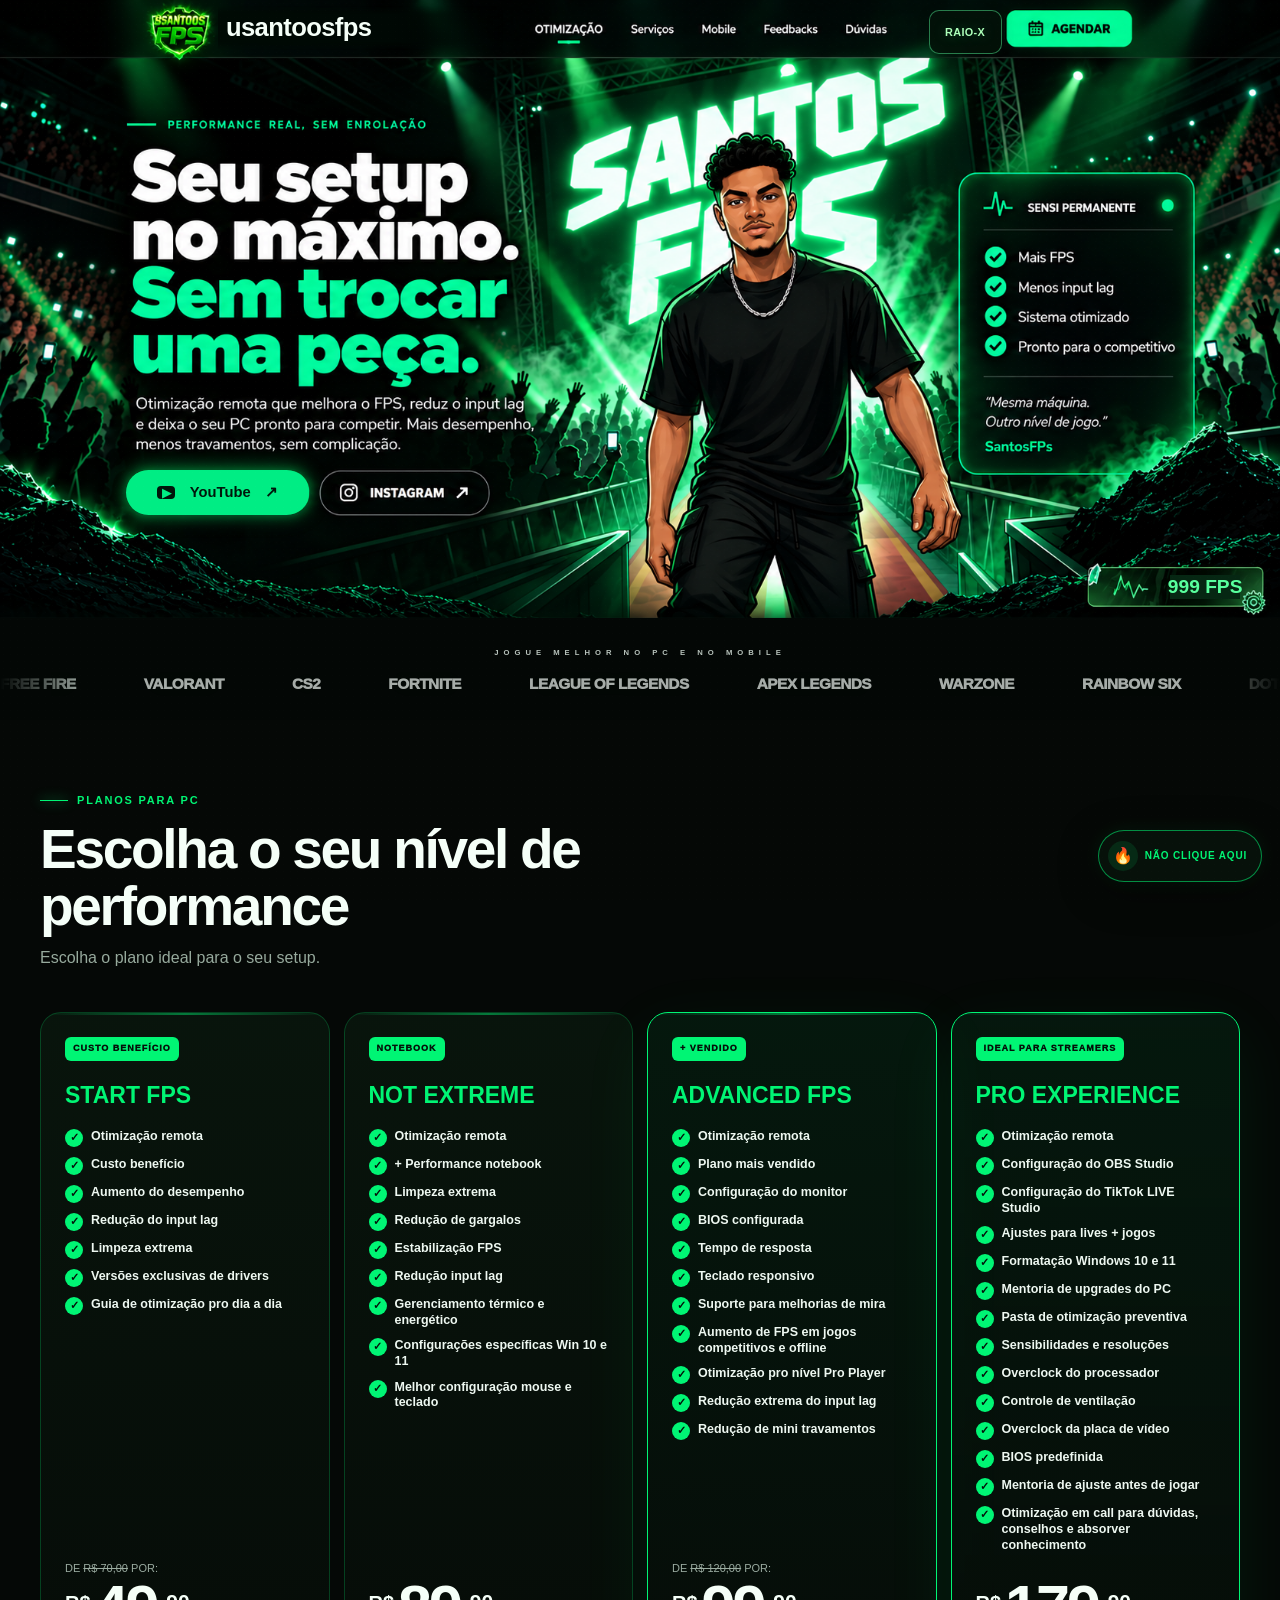
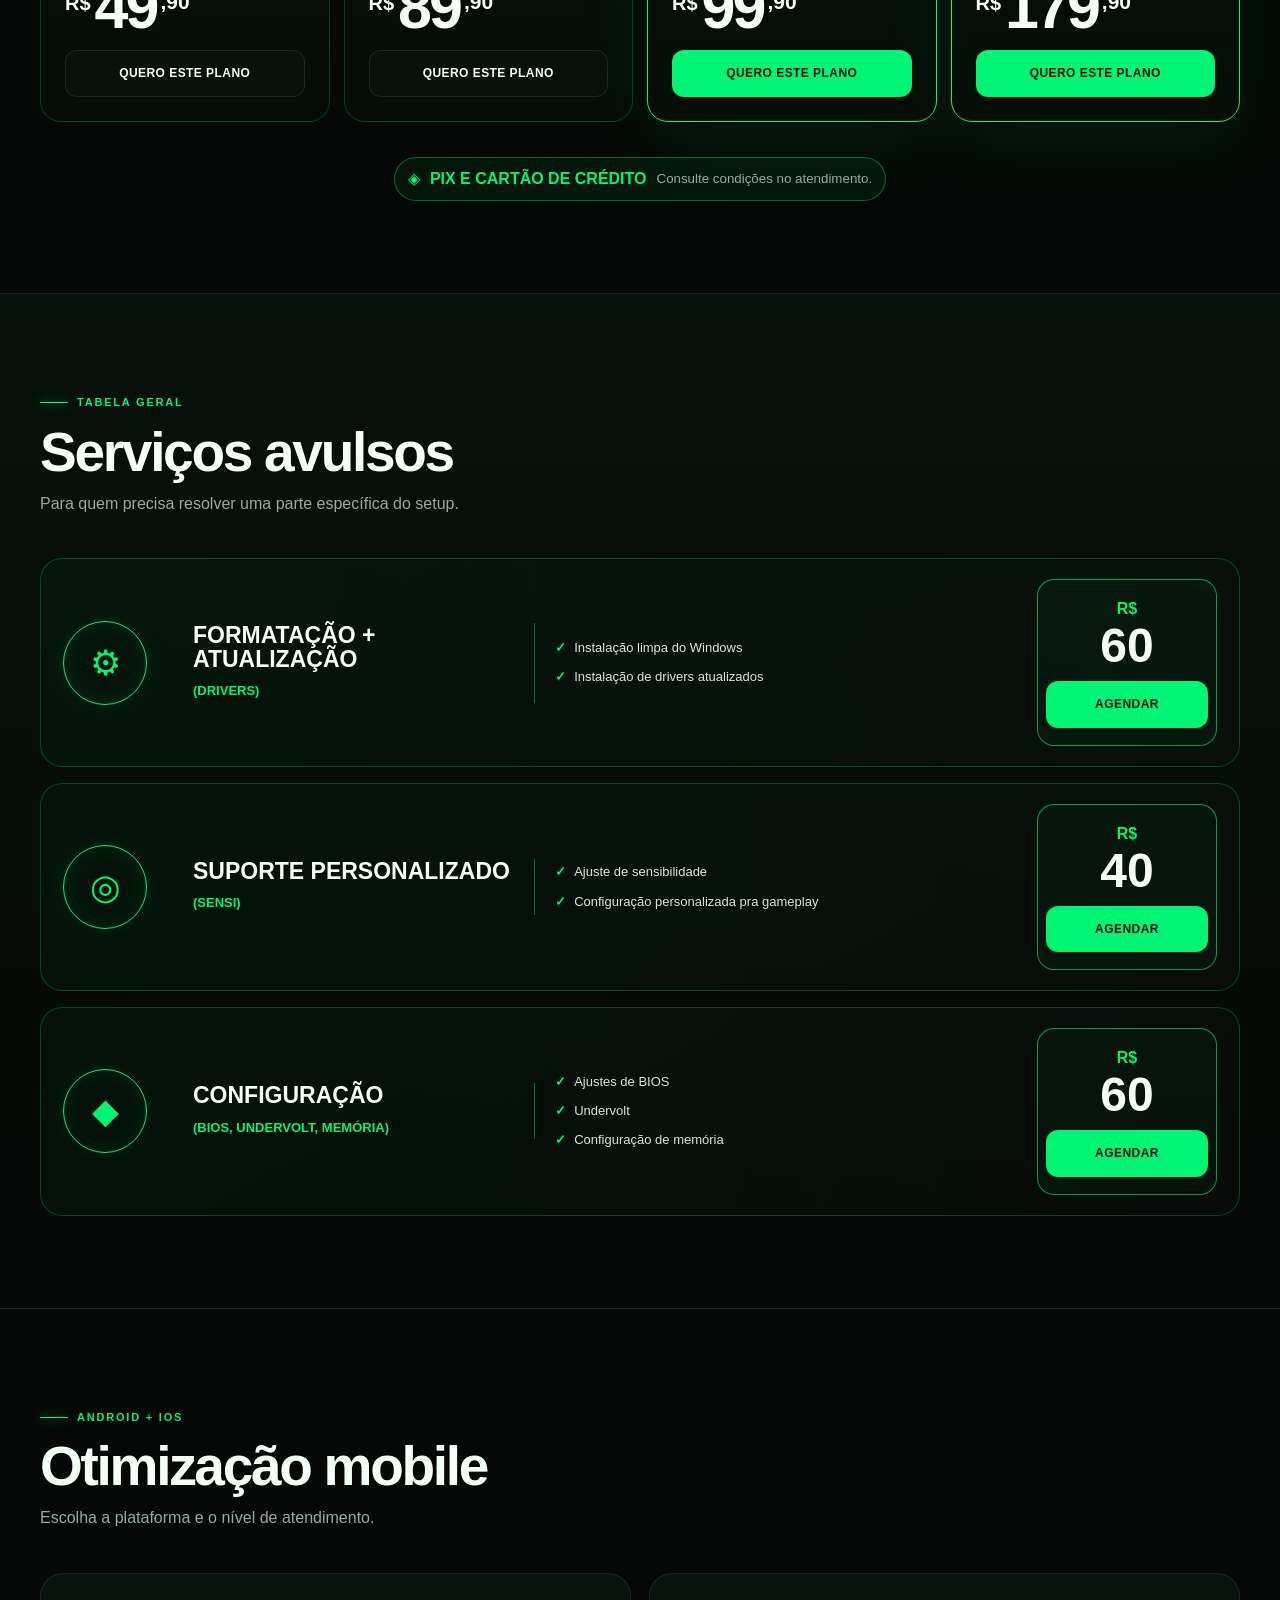
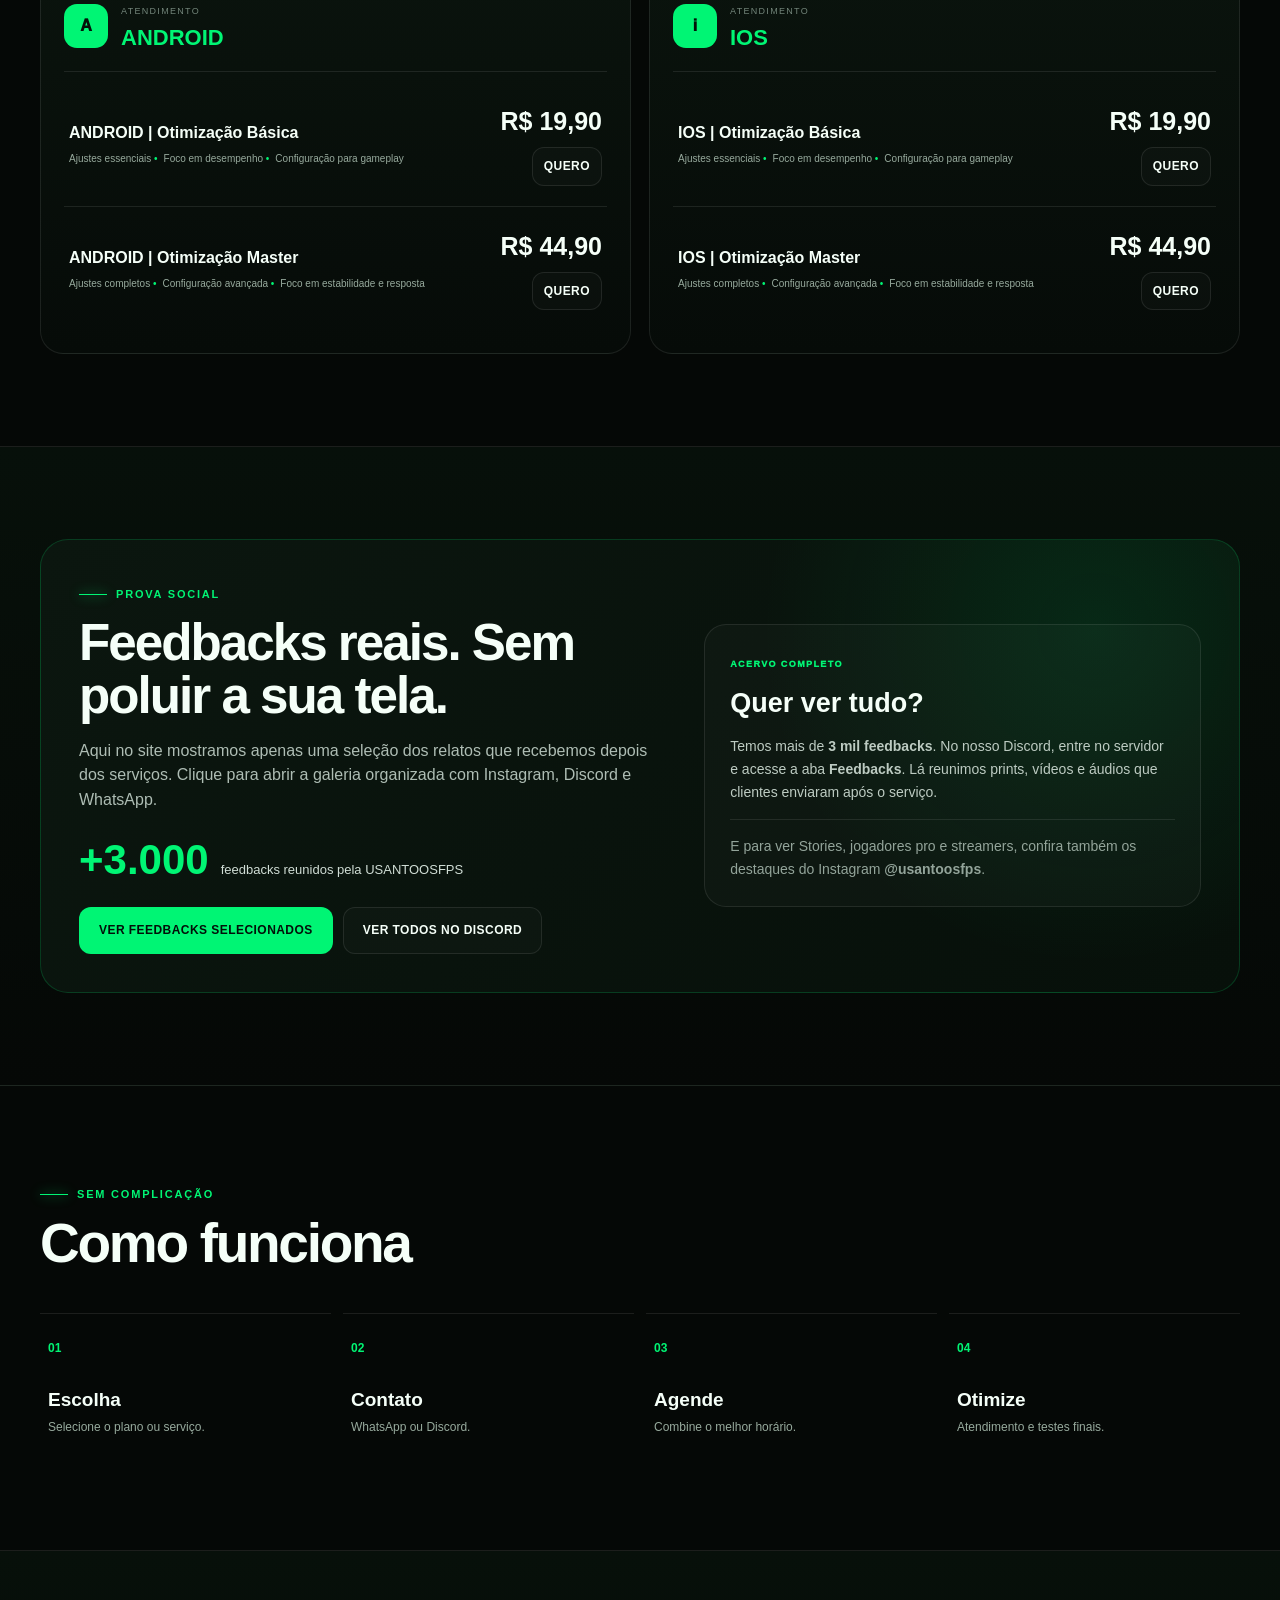
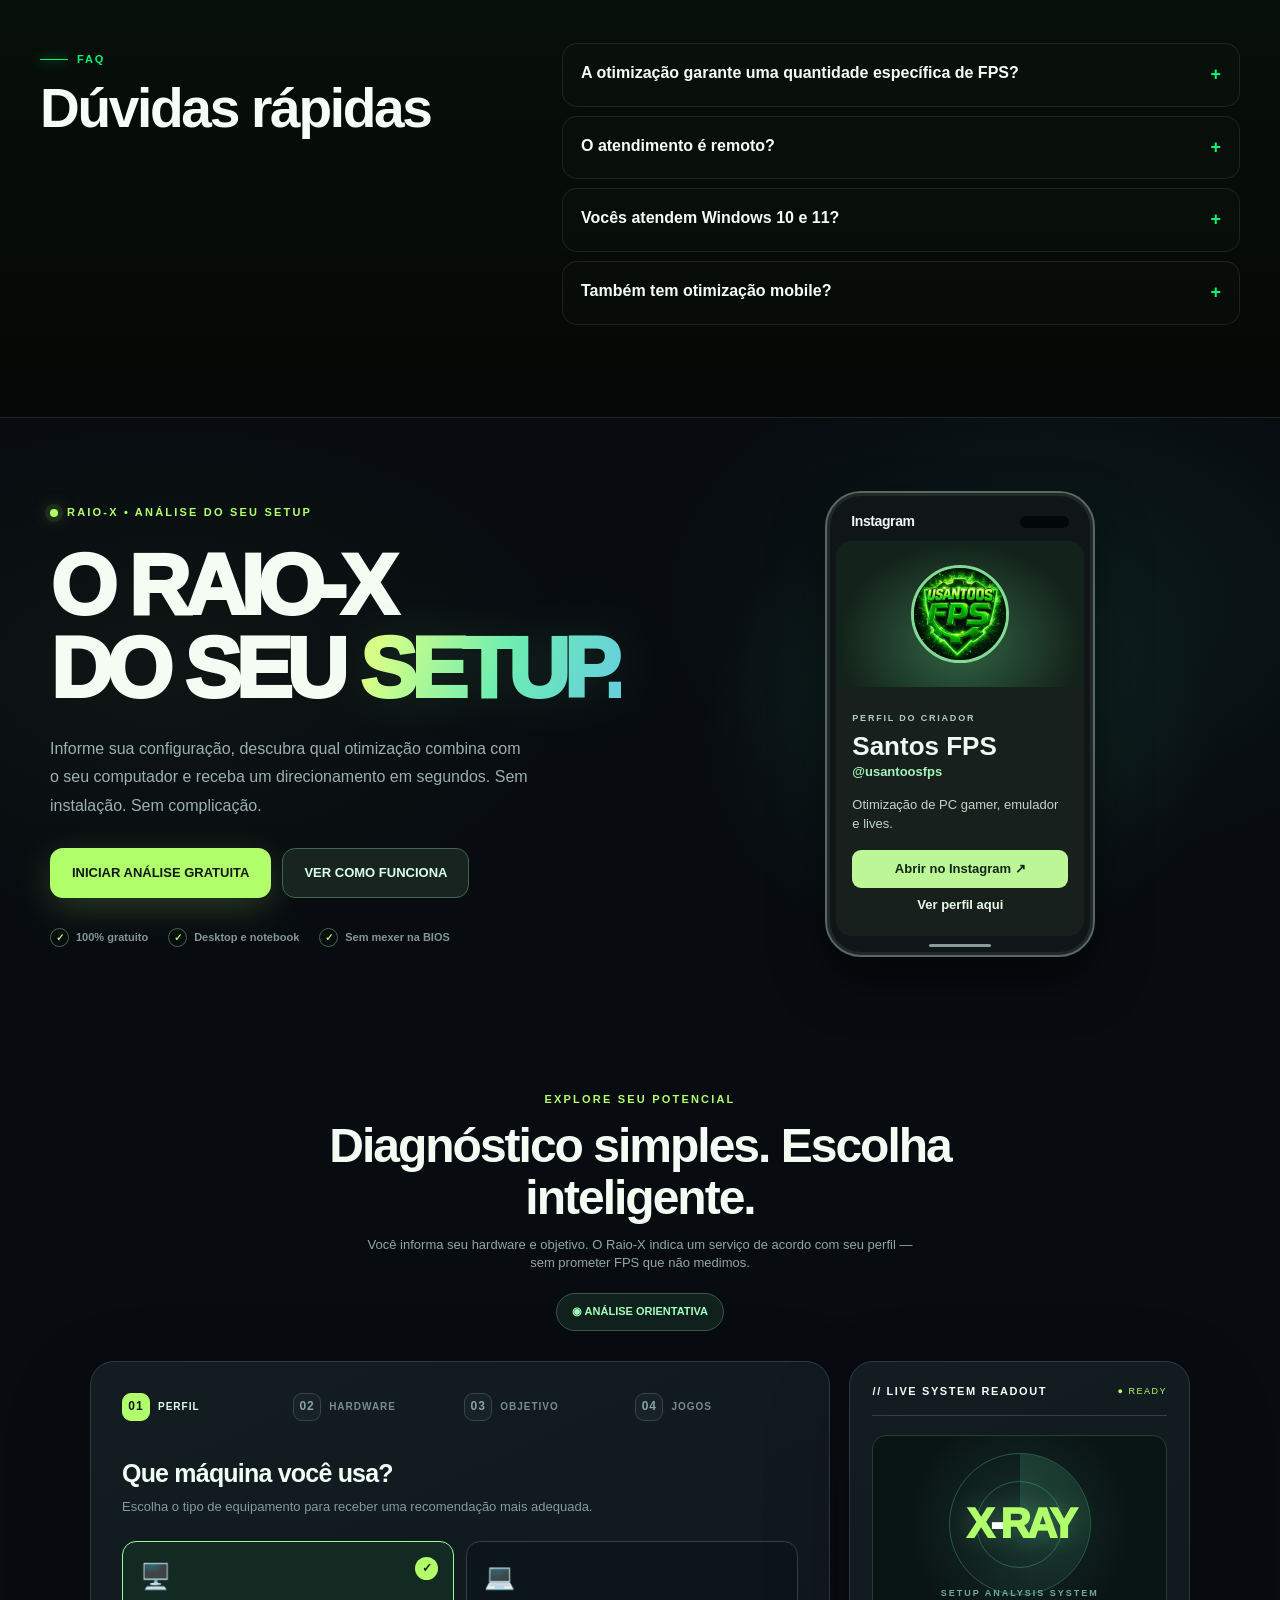
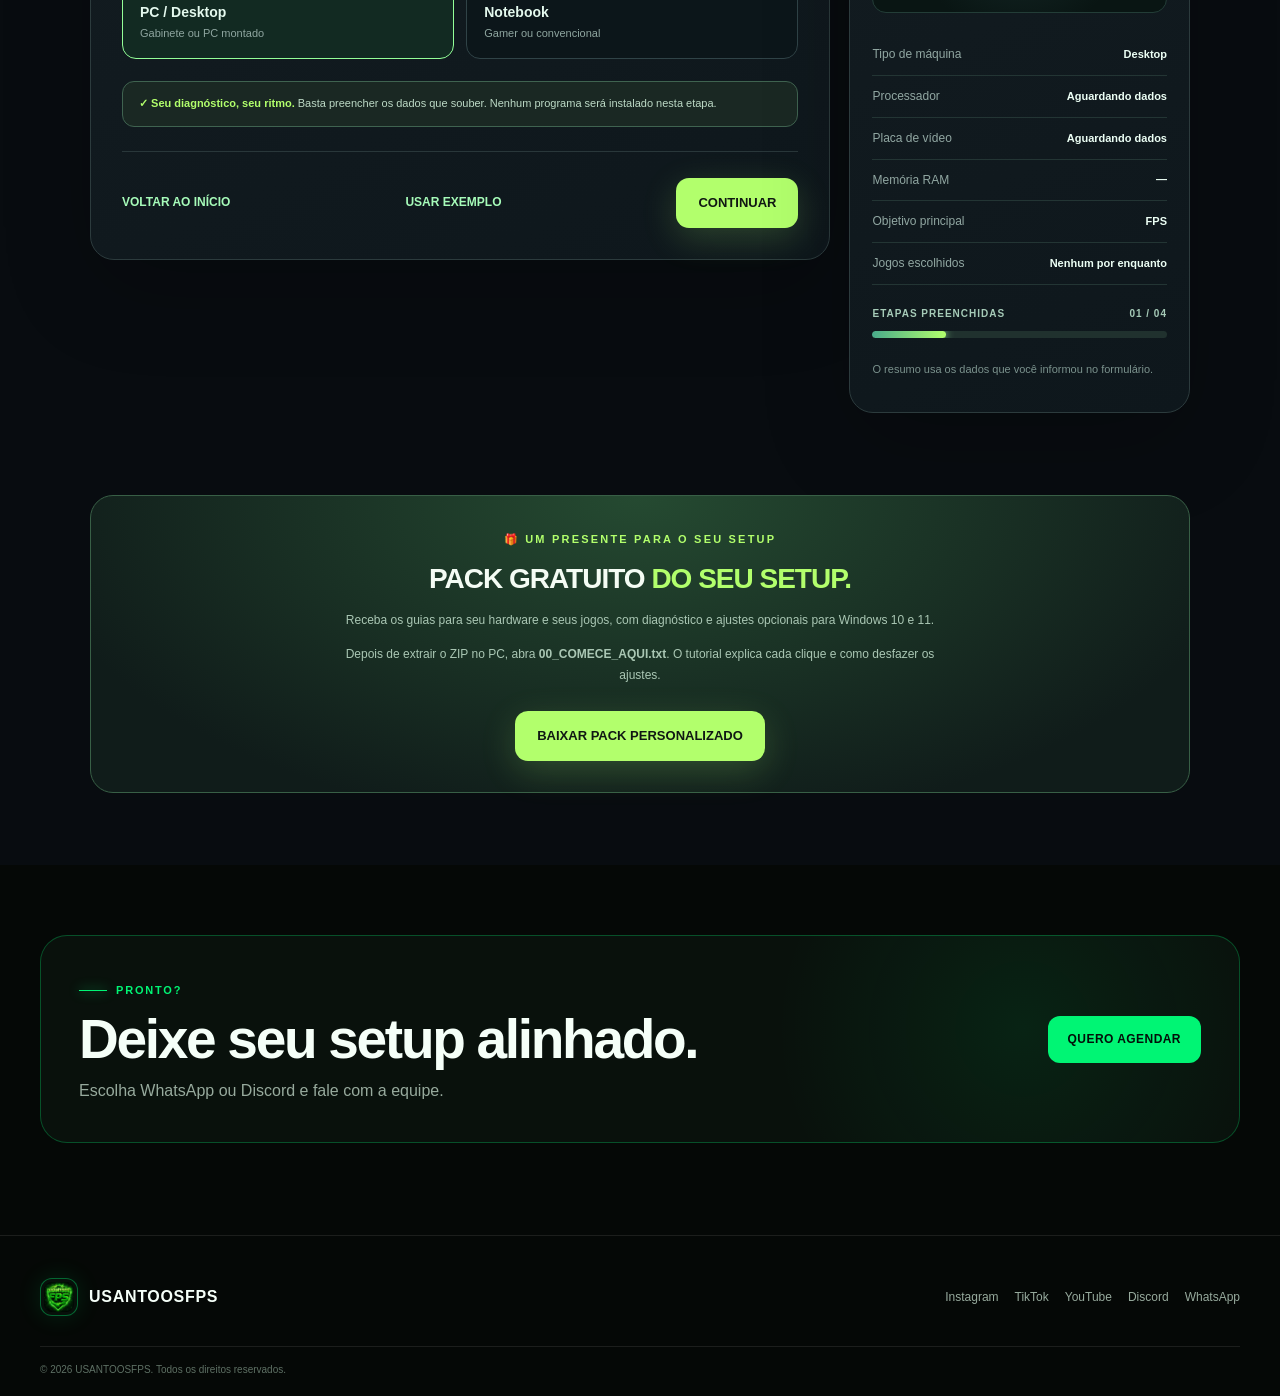
==== commit c303045b: "Integrar o Raio-X à página inicial e revisar o pack personalizado do Windows" ====
--- a/raio-x.html
+++ b/raio-x.html
@@ -1,163 +1,5 @@
-<!DOCTYPE html>
-
-<html lang="pt-BR">
-<head>
-<meta charset="utf-8"/>
-<meta content="width=device-width,initial-scale=1,viewport-fit=cover" name="viewport"/>
-<meta content="#080c10" name="theme-color"/>
-<title>RAIO-X do Setup | USANTOOSFPS</title>
-<style>
-:root{--bg:#080c10;--bg2:#0d1318;--panel:#11191e;--panel2:#141d22;--text:#f4fcf4;--sub:#899c9a;--lime:#b2ff6c;--green:#47edaa;--line:#253332;--orange:#ffcd85;--radius:22px}
-*{box-sizing:border-box}html{scroll-behavior:smooth}body{background:var(--bg);color:var(--text);margin:0;font-family:Inter,ui-sans-serif,-apple-system,BlinkMacSystemFont,"Segoe UI",sans-serif;line-height:1.4;overflow-x:hidden}button,input,select{font:inherit}button{cursor:pointer}button:focus-visible,a:focus-visible,input:focus-visible,select:focus-visible{outline:2px solid var(--lime);outline-offset:3px}a{color:inherit;text-decoration:none}#app{position:relative;overflow:hidden}#app:before{content:"";position:absolute;inset:0 0 auto;height:1150px;pointer-events:none;background:radial-gradient(ellipse 40% 30% at 82% 16%,#1c785a24,transparent 75%),radial-gradient(ellipse 40% 27% at 13% 22%,#65a35010,transparent 80%);z-index:0}.container{width:min(1180px,calc(100% - 48px));margin:auto;position:relative;z-index:1}
-nav{display:flex;align-items:center;justify-content:space-between;height:82px;border-bottom:1px solid #ffffff10}.brand{display:flex;align-items:center;gap:10px;font-weight:900;letter-spacing:-.8px;font-size:19px}.brand-mark{width:33px;height:33px;background:linear-gradient(145deg,var(--lime),var(--green));border-radius:9px;color:#0a1614;display:grid;place-items:center;box-shadow:0 0 22px #87fbaa3d;transform:rotate(-8deg);font-weight:1000}.brand span:last-child span{color:var(--lime)}.navright{display:flex;align-items:center;gap:22px}.navright>a:not(.navbtn){color:#a5b6b4;font-size:13px;font-weight:600}.navbtn{padding:11px 18px!important;border:1px solid #518f6e99;border-radius:11px;color:var(--lime)!important;font-weight:800!important;font-size:12px!important}.eyebrow{display:inline-flex;align-items:center;gap:9px;color:var(--lime);font-size:11px;letter-spacing:2.2px;font-weight:900;text-transform:uppercase}.pulse{display:inline-block;width:8px;height:8px;border-radius:50%;background:var(--lime);box-shadow:0 0 0 5px #b2ff6c15,0 0 17px #b2ff6ca0}.hero{min-height:575px;display:grid;grid-template-columns:1.07fr .93fr;align-items:center;gap:20px;padding:53px 0 60px}.hero h1{font-size:clamp(56px,6.7vw,97px);line-height:.97;letter-spacing:-6.2px;font-weight:950;margin:21px 0 24px}.hero h1 em{font-style:normal;background:linear-gradient(110deg,#d7ff86 10%,#6cedb2 55%,#66cce1);-webkit-background-clip:text;color:transparent;filter:drop-shadow(0 0 25px #6effa01d)}.hero p{color:#9cb0af;font-size:16px;max-width:480px;line-height:1.8;margin:0 0 27px}.btn{display:inline-flex;align-items:center;justify-content:center;gap:12px;padding:15px 21px;border-radius:13px;border:1px solid transparent;background:var(--lime);color:#101813;font-weight:900;font-size:13px;box-shadow:0 10px 35px #abff7630;transition:transform .2s,filter .2s}.btn:hover{transform:translateY(-2px);filter:brightness(1.06)}.btn.secondary{background:#172420;color:#daffe8;border-color:#406652;box-shadow:none}.btn.ghost{background:#192124;color:#d2e2df;border-color:#2e4041;box-shadow:none}.btn:disabled{opacity:.5;cursor:not-allowed}.hero-actions{display:flex;gap:11px;flex-wrap:wrap}.micro{display:flex;gap:20px;align-items:center;margin-top:30px;color:#849794;font-size:11px;font-weight:650}.micro span:before{content:'✓';display:inline-grid;place-items:center;width:17px;height:17px;border:1px solid #416747;color:var(--lime);border-radius:50%;font-size:10px;margin-right:7px}
-.art-stage{height:480px;position:relative;display:grid;place-items:center;perspective:900px;isolation:isolate}.art-stage:before{content:"";position:absolute;width:430px;height:430px;border-radius:50%;border:1px solid #4c927d30;background:radial-gradient(circle,#2a705833 0%,#164a3b14 43%,transparent 68%);box-shadow:0 0 100px #43ff981b;transform:rotateX(62deg)}.art-stage:after{content:"";position:absolute;inset:0;background-image:linear-gradient(#84d9a306 1px,transparent 1px),linear-gradient(90deg,#84d9a306 1px,transparent 1px);background-size:39px 39px;mask-image:radial-gradient(circle,black,transparent 68%);z-index:-1}.orbit{position:absolute;border:1px solid #7efa9654;border-radius:50%;width:370px;height:370px;transform:rotateX(64deg) rotate(-22deg);box-shadow:0 0 14px #76ff8723}.orbit.two{width:480px;height:480px;border-color:#92ffa91b;transform:rotateX(66deg) rotate(15deg)}.tower{width:260px;height:320px;position:relative;transform:rotateY(-24deg) rotateX(7deg) rotateZ(2deg);filter:drop-shadow(31px 38px 24px #0008);animation:float 5s ease-in-out infinite}.tower-face{position:absolute;inset:0 0 0 0;background:linear-gradient(145deg,#223c3a,#0c181d 55%,#0a1418);border:2px solid #557568;clip-path:polygon(0 0,87% 0,100% 10%,100% 100%,0 100%);border-radius:8px 8px 8px 8px;box-shadow:inset 0 0 35px #43846443,0 0 25px #72ff8e19}.tower-face:before{content:"";position:absolute;inset:12px 35px 15px 14px;border:1px solid #76b69a44;border-radius:7px;background:linear-gradient(135deg,#33695323,#041413bd)}.tower-side{position:absolute;right:-48px;top:9px;width:52px;height:308px;background:linear-gradient(95deg,#152d2c,#070e12);transform:skewY(-25deg);border:1px solid #3a5b55;border-radius:2px 6px 8px 0}.fan{position:absolute;left:58px;width:119px;height:119px;border:7px solid #235d52;border-radius:50%;box-shadow:0 0 0 3px #a6ffc840,inset 0 0 24px #70ffe78a,0 0 34px #6effb54d;display:grid;place-items:center;background:radial-gradient(circle,#befdf7aa 0 7%,#12423b 8% 18%,transparent 21%),conic-gradient(from 20deg,#92ffd333,#012e28,#92ffd344,#012e28,#92ffd322);animation:spin 9s linear infinite}.fan.top{top:32px}.fan.bottom{top:177px}.tower-tag{position:absolute;left:24px;bottom:12px;color:#b8ffe5;font-size:10px;letter-spacing:3px;font-weight:1000}.floatcard{position:absolute;border:1px solid #62967d77;background:linear-gradient(135deg,#172d2bdc,#101c20e7);border-radius:13px;padding:13px 17px;box-shadow:0 17px 40px #0008,0 0 28px #5afb8740;backdrop-filter:blur(9px);animation:float 4s ease-in-out infinite}.floatcard small{display:block;color:#93afa3;font-size:9px;font-weight:900;letter-spacing:1.5px;margin-bottom:5px}.floatcard strong{font-size:16px;color:#eaffee}.floatcard.cpu{top:49px;left:2px}.floatcard.gpu{bottom:71px;right:-8px;animation-delay:-2s}.floatcard.rate{top:35px;right:4px;padding:10px 14px;color:var(--lime);font-size:12px;font-weight:900}.cross{position:absolute;color:#aaffb0;opacity:.7;font-weight:900}.cross.a{right:44px;bottom:23px}.cross.b{left:58px;bottom:50px}
-.section-top{display:flex;justify-content:space-between;align-items:end;gap:20px;padding-top:54px;border-top:1px solid #24312e}.section-top h2{font-size:clamp(30px,4vw,48px);line-height:1.07;letter-spacing:-2px;margin:11px 0 10px}.section-top p{color:#91a6a3;font-size:13px;max-width:380px}.tiny-pill{border:1px solid #365948;border-radius:50px;padding:10px 15px;color:#a3ffbe;background:#11221e;font-size:11px;font-weight:900;white-space:nowrap}.wizard{display:grid;grid-template-columns:minmax(0,1.38fr) minmax(310px,.62fr);gap:19px;margin:32px 0 90px;align-items:start}.panel{background:linear-gradient(155deg,#131c21,#0e171c);border:1px solid #2c3b3d;border-radius:24px;box-shadow:0 30px 90px #0003}.form-panel{padding:31px}.steps{display:flex;gap:9px;align-items:center;padding-bottom:26px;border-bottom:1px solid #29373a;margin-bottom:24px}.step{display:flex;align-items:center;gap:8px;flex:1;font-size:10px;color:#788c8b;font-weight:850;text-transform:uppercase;letter-spacing:1px}.step .num{width:28px;height:28px;display:grid;place-items:center;border-radius:9px;border:1px solid #364648;background:#172126;font-size:12px;color:#87a4a1}.step.active{color:#ddffe7}.step.active .num{background:var(--lime);color:#0b1a12;border-color:var(--lime)}.step.done .num{background:#1b5e47;color:#b3ffc6;border-color:#2d8558}.stepbar{width:22px;height:1px;background:#36504d;flex-shrink:0}.field-title{color:#f0fff6;font-size:25px;font-weight:900;letter-spacing:-.8px;margin-bottom:5px}.field-desc{color:#849b98;font-size:13px;line-height:1.7;margin:0 0 23px}.grid2{display:grid;grid-template-columns:1fr 1fr;gap:15px}.field{margin-bottom:17px;min-width:0}.field>label{display:block;font-size:10px;font-weight:900;color:#a2bbb4;margin-bottom:8px;letter-spacing:1.4px;text-transform:uppercase}.input-wrap{position:relative}.input,.select{display:block;width:100%;height:48px;padding:0 15px;border:1px solid #304446;background:#091216;color:#e7fff4;border-radius:11px;outline:none;font-size:13px}.input::placeholder{color:#617875}.input:focus,.select:focus{border-color:#8aff9d;box-shadow:0 0 0 3px #8aff9d11}.select{appearance:none;background-image:linear-gradient(45deg,transparent 50%,#a5c2b9 50%),linear-gradient(135deg,#a5c2b9 50%,transparent 50%);background-position:calc(100% - 19px) 21px,calc(100% - 14px) 21px;background-size:5px 5px;background-repeat:no-repeat;padding-right:30px}.choice-grid{display:grid;grid-template-columns:1fr 1fr;gap:12px}.choice{background:#0c161a;border:1px solid #304347;border-radius:14px;padding:17px;text-align:left;color:#e4f9ee;min-height:104px;transition:border-color .2s,background .2s;position:relative}.choice:hover,.choice.selected{background:#122a22;border-color:#93ff98}.choice .emoji{font-size:25px;display:block;margin-bottom:9px}.choice b{display:block;font-size:14px}.choice small{display:block;font-size:11px;color:#8fa6a0;margin-top:3px}.choice.selected:after{content:'✓';position:absolute;right:15px;top:15px;width:23px;height:23px;display:grid;place-items:center;background:#b2ff6c;color:#14200b;border-radius:50%;font-size:12px;font-weight:900}.tags{display:flex;flex-wrap:wrap;gap:9px;margin-bottom:21px}.tag{border:1px solid #34494a;padding:10px 14px;border-radius:9px;background:#0c1719;color:#abc1bc;font-size:12px;font-weight:750}.tag.selected{border-color:#8fff9b;background:#1b362a;color:#dcffe0}.tip{padding:13px 16px;border-radius:12px;background:#1a2823;border:1px solid #3f6350;color:#bddac6;font-size:11px;line-height:1.6}.tip strong{color:var(--lime)}.tip.warn{border-color:#69563f;background:#27231b;color:#efd6b3}.form-footer{display:flex;justify-content:space-between;align-items:center;gap:12px;padding-top:26px;margin-top:24px;border-top:1px solid #29373a}.mini-link{background:none;border:none;color:#a6fbb9;font-size:12px;font-weight:850;padding:9px 0}.mini-link:hover{text-decoration:underline}.muted{color:#829991;font-size:11px;line-height:1.65}.suggest{display:none;position:absolute;z-index:40;top:calc(100% + 5px);left:0;right:0;border:1px solid #49705a;border-radius:12px;overflow:auto;max-height:200px;background:#182623;box-shadow:0 14px 32px #000c}.suggest.show{display:block}.suggest button{width:100%;padding:11px 14px;border:0;border-bottom:1px solid #2b4038;background:transparent;color:#e0ffe7;text-align:left;font-size:12px}.suggest button:hover,.suggest button.active{background:#284939;color:white}.suggest .nothing{display:block;padding:12px;color:#b9c7c0;font-size:11px}
-.side{padding:22px;position:sticky;top:15px}.sidehead{display:flex;justify-content:space-between;align-items:center;border-bottom:1px solid #32403e;padding-bottom:16px;margin-bottom:19px}.sidehead strong{font-size:11px;letter-spacing:1.6px}.sidestatus{font-size:9px;color:var(--lime);letter-spacing:1.5px}.radar{height:178px;display:grid;place-items:center;position:relative;overflow:hidden;border-radius:14px;background:radial-gradient(circle,#2b695238 2%,#091513 65%);border:1px solid #233d37;margin-bottom:21px}.radar:before,.radar:after{content:"";position:absolute;width:140px;height:140px;border:1px solid #5de8a34b;border-radius:50%}.radar:after{width:85px;height:85px}.radar .beam{position:absolute;width:140px;height:140px;border-radius:50%;background:conic-gradient(from 0deg,#67efac26,transparent 70%,transparent);animation:spin 6s linear infinite}.radar strong{font-size:42px;color:var(--lime);font-weight:950;z-index:1;letter-spacing:-4px;text-shadow:0 0 26px #8af8a947}.radar small{position:absolute;bottom:13px;left:0;right:0;text-align:center;color:#72ab95;font-size:9px;font-weight:800;letter-spacing:2px}.reading{display:flex;align-items:center;justify-content:space-between;padding:12px 0;border-bottom:1px solid #233534;font-size:12px;color:#91a7a2;gap:10px}.reading strong{font-size:11px;color:#ecfff5;max-width:57%;text-align:right;overflow-wrap:anywhere}.bar{margin-top:22px}.bar>div:first-child{display:flex;justify-content:space-between;font-size:10px;font-weight:900;color:#a6cbb8;letter-spacing:1px;margin-bottom:10px}.track{height:7px;background:#20312e;border-radius:9px;overflow:hidden}.fill{height:100%;width:30%;border-radius:9px;background:linear-gradient(90deg,#49ab8b,var(--lime));box-shadow:0 0 8px #9fffa4}.sidebar-note{color:#7b928d;font-size:11px;line-height:1.7;margin-top:22px}.result{margin-top:22px;padding:27px 31px;border:1px solid #6cbd8666;border-radius:22px;background:linear-gradient(135deg,#133325,#0e2023);display:none}.result.show{display:block;animation:rise .4s ease}.resulttop{display:flex;gap:18px;align-items:start;justify-content:space-between}.result .label{font-size:10px;letter-spacing:1.5px;color:#aaf9a0;font-weight:900}.result h3{font-size:34px;letter-spacing:-1.5px;margin:8px 0}.result p{color:#b3cfc0;font-size:13px;line-height:1.7;margin:0}.recommend{display:inline-block;background:var(--lime);color:#092014;font-weight:950;padding:8px 12px;border-radius:8px;font-size:10px;letter-spacing:1px}.resultactions{display:flex;gap:10px;flex-wrap:wrap;margin-top:22px}.result .insight{border-left:3px solid var(--lime);padding-left:12px;margin-top:18px;color:#b3cfbd;font-size:12px;line-height:1.7}.alternatives{color:#a9c5b1;font-size:12px;margin-top:16px}.alternatives strong{color:#e9fff1}.free{display:flex;gap:25px;align-items:center;justify-content:space-between;border:1px solid #385f46;background:radial-gradient(circle at 100% 50%,#275a2a88,#101c1a 70%);border-radius:23px;padding:31px 34px;margin:12px 0 60px}.free h2{font-size:28px;letter-spacing:-1px;margin:10px 0}.free p{color:#aac7b4;font-size:12px;max-width:590px;line-height:1.8}.footer{border-top:1px solid #293a38;padding:30px 0 38px;display:flex;justify-content:space-between;gap:20px;color:#738b84;font-size:11px}.footer b{color:#d9fae0}.demo-badge{background:#19231d;border:1px solid #547459;border-radius:7px;padding:6px 9px;color:#c4ffaf;font-size:10px;font-weight:850;letter-spacing:1px}.hide{display:none!important}@keyframes float{50%{transform:translateY(-12px) rotateY(-24deg) rotateX(7deg) rotateZ(2deg)}}@keyframes spin{to{rotate:360deg}}@keyframes rise{from{opacity:0;transform:translateY(13px)}to{opacity:1;transform:translateY(0)}}
-@media(max-width:890px){.hero{grid-template-columns:1fr;min-height:0;padding:55px 0 20px}.hero h1{font-size:73px}.art-stage{height:380px}.wizard{grid-template-columns:1fr}.side{position:static}.art-stage .floatcard.cpu{left:15%}.art-stage .floatcard.gpu{right:10%}.section-top{padding-top:35px}.navright a:not(.navbtn){display:none}}
-@media(max-width:570px){.container{width:min(100% - 30px,560px)}nav{height:67px}.brand{font-size:15px}.brand-mark{width:30px;height:30px}.navbtn{font-size:10px!important;padding:9px 10px!important}.hero{padding:46px 0 8px}.hero h1{font-size:clamp(54px,16vw,74px);letter-spacing:-4.8px}.hero p{font-size:14px;line-height:1.7}.hero-actions .btn{flex-grow:1}.micro{gap:11px;flex-wrap:wrap;margin-top:18px}.art-stage{height:340px;margin-top:10px}.tower{transform:scale(.8) rotateY(-24deg) rotateX(7deg) rotateZ(2deg);animation:none}.floatcard.cpu{top:12px!important;left:0!important}.floatcard.gpu{right:0!important;bottom:24px!important}.floatcard.rate{right:0;top:0}.floatcard strong{font-size:12px}.orbit.two{width:320px;height:320px}.orbit{width:260px;height:260px}.section-top{display:block}.section-top h2{font-size:34px;letter-spacing:-1.4px}.tiny-pill{display:inline-block;margin-top:5px}.wizard{margin:22px 0 60px}.form-panel{padding:20px 17px}.steps{gap:4px}.step{font-size:8px;gap:5px;letter-spacing:0}.step .num{width:24px;height:24px;font-size:10px;border-radius:7px}.stepbar{width:10px}.field-title{font-size:23px}.grid2{grid-template-columns:1fr}.choice{min-height:110px;padding:13px}.choice b{font-size:12px}.choice small{font-size:10px}.form-footer{flex-wrap:wrap}.form-footer .btn{min-width:50%}.side{padding:20px}.result{padding:22px 18px}.resulttop{display:block}.result h3{font-size:29px}.recommend{margin-top:15px}.resultactions .btn{width:100%}.free{display:block;padding:24px 21px}.free h2{font-size:25px}.free .btn{width:100%;margin-top:10px}.footer{display:block}.footer div+div{margin-top:6px}}
-@media(prefers-reduced-motion:reduce){*{scroll-behavior:auto!important;animation:none!important;transition:none!important}}
-
-/* Edição USANTOOSFPS v3 — visual mais limpo */
-nav{border-bottom:0}.section-top{border-top:0;padding-top:30px}.steps{border-bottom:0;padding-bottom:17px;margin-bottom:18px;flex-wrap:nowrap;gap:8px}
-.step{flex:1 1 0;min-width:0;font-size:10px}.step .num{flex:0 0 28px}.wizard{margin-top:23px}.art-stage:before,.art-stage:after,.orbit,.tower,.cross{display:none!important}
-.art-stage{height:520px;isolation:isolate;perspective:none;overflow:visible}.pc-photo-frame{position:absolute;inset:14px 15px;overflow:hidden;border-radius:28px;background:linear-gradient(135deg,#0b1714,#12452b 60%,#07110c);box-shadow:0 24px 90px #000c,0 0 60px #4dca8130}
-.pc-photo{width:100%;height:100%;display:block;object-fit:cover;object-position:center;filter:contrast(1.12) brightness(.79) saturate(1.12)}
-.pc-photo-frame:after{content:"";position:absolute;inset:0;pointer-events:none;background:linear-gradient(120deg,#010e11a0 0%,transparent 30%,#142e2299 100%);mix-blend-mode:multiply}
-.pc-light{position:absolute;inset:-45%;pointer-events:none;background:radial-gradient(circle at 50% 53%,#7fff991a,transparent 43%);animation:glow 6s ease-in-out infinite alternate}
-@keyframes glow{from{opacity:.3;transform:scale(.98)}to{opacity:.9;transform:scale(1.15)}}
-.art-stage .floatcard{animation:none!important;backdrop-filter:blur(12px);box-shadow:0 10px 34px #0009;border-color:#7df9a97b}.art-stage .floatcard.cpu{left:-15px;top:64px}.art-stage .floatcard.gpu{right:-14px;bottom:82px}
-.tags .tag{display:inline-flex;align-items:center;justify-content:center;gap:9px}.brand-icon{width:19px;height:19px;fill:currentColor;vertical-align:middle;display:inline-block;flex:0 0 auto}.obs-icon{width:20px;height:20px;fill:none}.resultactions .brand-icon{width:20px;height:20px}
-.game-columns{display:grid;grid-template-columns:1fr 1fr;gap:14px}.game-column{border:1px solid #2a4240;border-radius:17px;padding:17px;background:#0a1518}.game-column h4{margin:0;color:#dffbea;font-size:16px;letter-spacing:-.4px}.game-column>p{font-size:11px;color:#8ba9a1;line-height:1.5;min-height:29px;margin:7px 0 13px}.game-list{display:flex;flex-direction:column;gap:6px}.game-option{display:flex;gap:10px;align-items:center;text-align:left;width:100%;border:1px solid #293b3b;border-radius:10px;padding:10px 11px;background:#0f1c1e;color:#c1d6d0;font-size:12px;min-height:40px;transition:background .2s,border-color .2s}
-.game-option:hover{border-color:#65b58c}.game-option.selected{border-color:#9ffc95;background:#1a3529;color:white}.checkbox-square{flex:0 0 16px;width:16px;height:16px;border:1px solid #46675d;border-radius:4px;display:inline-grid;place-items:center}.game-option.selected .checkbox-square{background:#adff79;color:#092015;border-color:#adff79}.game-option.selected .checkbox-square:before{content:'✓';font-size:12px;font-weight:900}
-@media(max-width:890px){.art-stage{height:435px}.art-stage .floatcard.cpu{left:12px}.art-stage .floatcard.gpu{right:12px}}
-@media(max-width:570px){.steps{gap:4px}.step{font-size:8px}.step .num{flex-basis:21px;width:21px;height:21px}.art-stage{height:315px;margin-top:20px}.pc-photo-frame{inset:0 7px}.art-stage .floatcard.cpu{top:10px;left:0}.art-stage .floatcard.gpu{right:0;bottom:13px}.game-columns{grid-template-columns:1fr;gap:11px}.game-column{padding:14px}.game-column>p{min-height:0}.game-list{display:grid;grid-template-columns:1fr 1fr;gap:6px}.game-option{font-size:11px;padding:9px;line-height:1.25}.resultactions .brand-icon{width:19px}}
-@media(prefers-reduced-motion:reduce){.pc-light{animation:none}}
-
-/* Integração oficial: centralização, responsividade e componentes originais do scan */
-.section-top{border-top:0;flex-direction:column;justify-content:center;align-items:center;text-align:center;padding-top:50px;gap:8px}
-.section-top>div:first-child{width:100%;max-width:840px;margin-inline:auto}
-.section-top p{margin-inline:auto;max-width:560px}
-.section-top .tiny-pill{align-self:center}
-.wizard{max-width:1100px;width:100%;margin:30px auto 82px;grid-template-columns:minmax(0,1.37fr) minmax(285px,.63fr);justify-content:center}
-.art-stage{max-width:560px;margin-inline:auto}
-.fan{animation:spin 9s linear infinite}
-.obs-icon{color:#fff;flex-shrink:0}
-.hero-actions .btn, .resultactions .btn{white-space:normal;text-align:center}
-@media(max-width:890px){.wizard{grid-template-columns:minmax(0,1fr);max-width:660px;margin:26px auto 65px}.section-top{padding-top:40px}.side{max-width:100%}}
-@media(max-width:570px){.container{width:calc(100% - 26px)}.wizard{width:100%;max-width:100%}.form-panel{padding:18px 15px}.stepbar{display:none}.steps{gap:6px;flex-wrap:wrap}.step{min-width:0;flex:1 1 42%;font-size:10px;letter-spacing:.2px}.hero{padding-top:33px}.hero h1{letter-spacing:-3px;font-size:clamp(46px,13vw,68px)}.art-stage{height:340px}.floatcard.cpu{left:0!important}.floatcard.gpu{right:0!important}.floatcard.rate{right:0!important}.tower{transform:scale(.77) rotateY(-24deg) rotateX(7deg) rotateZ(2deg)}}
-@media(prefers-reduced-motion:reduce){.tower,.fan,.floatcard{animation:none!important}}
-
-/* Restabelece o gabinete animado da arte original */
-.art-stage{height:480px;perspective:900px;max-width:560px;margin-inline:auto}
-.art-stage .tower{display:block!important}
-.art-stage .orbit{display:block}
-.art-stage .floatcard.cpu{left:2px!important;top:49px!important}
-.art-stage .floatcard.gpu{right:0!important;bottom:60px!important}
-.art-stage .floatcard.rate{right:5px!important;top:27px!important}
-@media(max-width:570px){.art-stage{height:340px}.art-stage .floatcard.cpu{left:0!important;top:12px!important}.art-stage .floatcard.gpu{right:0!important;bottom:13px!important}.art-stage .floatcard.rate{right:0!important;top:0!important}}
-</style>
-</head>
-<body><div id="app">
-<header class="container"><nav><a class="brand" href="./index.html" aria-label="Voltar para usantoosfps.com"><div class="brand-mark">X</div><span>USANTOOS<span>FPS</span></span></a><div class="navright"><a href="./index.html">Site oficial</a><a href="#como-funciona">Como funciona</a><a href="#pack">Otimização grátis</a><a class="navbtn" href="#raio-x">TESTAR RAIO-X</a></div></nav></header>
-<main>
-<section class="hero container" id="inicio">
-<div><div class="eyebrow"><i class="pulse"></i> RAIO-X • ANÁLISE DO SEU SETUP</div><h1>O RAIO-X<br/>DO SEU <em>SETUP.</em></h1><p>Informe sua configuração, descubra qual otimização combina com o seu computador e receba um direcionamento em segundos. Sem instalação. Sem complicação.</p><div class="hero-actions"><a class="btn" href="#raio-x">INICIAR ANÁLISE GRATUITA</a><a class="btn secondary" href="#como-funciona">VER COMO FUNCIONA</a></div><div class="micro"><span>100% gratuito</span><span>Desktop e notebook</span><span>Sem mexer na BIOS</span></div></div>
-<div class="art-stage" role="img" aria-label="Ilustração do gabinete USANTOOSFPS com ventoinhas verdes e leitura visual do setup">
-  <div class="orbit"></div><div class="orbit two"></div>
-  <div class="tower" aria-hidden="true"><div class="tower-side"></div><div class="tower-face"><div class="fan top"></div><div class="fan bottom"></div><span class="tower-tag">USANTOOSFPS</span></div></div>
-  <div class="floatcard rate">SYSTEM SCAN • READY</div>
-  <div class="floatcard cpu"><small>PROCESSADOR · EXEMPLO</small><strong>RYZEN 7 9800X3D</strong></div>
-  <div class="floatcard gpu"><small>PLACA DE VÍDEO · EXEMPLO</small><strong>RTX 4060 Ti</strong></div>
-</div>
-</section>
-<section class="container" id="como-funciona"><div class="section-top"><div><div class="eyebrow">EXPLORE SEU POTENCIAL</div><h2>Diagnóstico simples. Escolha inteligente.</h2><p>Você informa seu hardware e objetivo. O Raio-X indica um serviço de acordo com seu perfil — sem prometer FPS que não medimos.</p></div><div class="tiny-pill">◉ ANÁLISE ORIENTATIVA</div></div></section>
-<section class="container wizard" id="raio-x">
-<div><div class="panel form-panel"><div class="steps"><div class="step active" data-step-ind="0"><span class="num">01</span> PERFIL</div><div class="step" data-step-ind="1"><span class="num">02</span> HARDWARE</div><div class="step" data-step-ind="2"><span class="num">03</span> OBJETIVO</div><div class="step" data-step-ind="3"><span class="num">04</span> JOGOS</div></div>
-<div class="step-content" id="step-0"><div class="field-title">Que máquina você usa?</div><p class="field-desc">Escolha o tipo de equipamento para receber uma recomendação mais adequada.</p><div class="choice-grid"><button class="choice selected" data-device="desktop" type="button"><span class="emoji">🖥️</span><b>PC / Desktop</b><small>Gabinete ou PC montado</small></button><button class="choice" data-device="notebook" type="button"><span class="emoji">💻</span><b>Notebook</b><small>Gamer ou convencional</small></button></div><div class="tip" style="margin-top:22px"><strong>✓ Seu diagnóstico, seu ritmo.</strong> Basta preencher os dados que souber. Nenhum programa será instalado nesta etapa.</div></div>
-<div class="step-content hide" id="step-1"><div class="field-title">O que tem no seu setup?</div><p class="field-desc">Comece a digitar “Ryzen”, “Intel”, “RTX” ou “Radeon”. As sugestões aparecem automaticamente.</p><div class="grid2"><div class="field"><label for="cpu">PROCESSADOR (CPU)</label><div class="input-wrap"><input aria-autocomplete="list" autocomplete="off" class="input" id="cpu" placeholder="Ex.: Ryzen 5 5600G"/><div class="suggest" id="cpuSuggestions" role="listbox"></div></div></div><div class="field"><label for="gpu">PLACA DE VÍDEO (GPU)</label><div class="input-wrap"><input aria-autocomplete="list" autocomplete="off" class="input" id="gpu" placeholder="Ex.: RTX 4060 / Radeon"/><div class="suggest" id="gpuSuggestions" role="listbox"></div></div></div></div><div class="grid2"><div class="field"><label for="ram">MEMÓRIA RAM</label><select class="select" id="ram"><option value="">Selecione</option><option>4 GB</option><option>8 GB</option><option>12 GB</option><option>16 GB</option><option>24 GB</option><option>32 GB</option><option>64 GB ou mais</option></select></div><div class="field"><label for="windows">SISTEMA OPERACIONAL</label><select class="select" id="windows"><option value="">Selecione</option><option>Windows 10</option><option>Windows 11</option><option>Outro / Não sei</option></select></div></div><div class="tip">💡 <strong>Autocomplete leve:</strong> o catálogo de exemplo já está embutido nesta demonstração. Não precisa de servidor nem de IA paga para sugerir modelos.</div></div>
-<div class="step-content hide" id="step-2"><div class="field-title">Qual é o seu objetivo?</div><p class="field-desc">Marque o que procura. A recomendação será feita com base nessas escolhas.</p><div style="font-size:10px;letter-spacing:1.5px;font-weight:900;color:#a2bbb4;margin-bottom:10px">QUERO MELHORAR...</div><div class="tags"><button class="tag selected" data-goal="fps" type="button">FPS / estabilidade</button><button class="tag" data-goal="latency" type="button">Input lag</button><button class="tag" data-goal="live" type="button"><svg class="brand-icon obs-icon" viewBox="0 0 24 24" role="img" aria-label="Logo do OBS Studio" xmlns="http://www.w3.org/2000/svg"><circle cx="12" cy="12" r="11.5" fill="#181719"/><path d="M12,24C5.383,24,0,18.617,0,12S5.383,0,12,0s12,5.383,12,12S18.617,24,12,24z M12,1.109 C5.995,1.109,1.11,5.995,1.11,12C1.11,18.005,5.995,22.89,12,22.89S22.89,18.005,22.89,12C22.89,5.995,18.005,1.109,12,1.109z M6.182,5.99c0.352-1.698,1.503-3.229,3.05-3.996c-0.269,0.273-0.595,0.483-0.844,0.78c-1.02,1.1-1.48,2.692-1.199,4.156 c0.355,2.235,2.455,4.06,4.732,4.028c1.765,0.079,3.485-0.937,4.348-2.468c1.848,0.063,3.645,1.017,4.7,2.548 c0.54,0.799,0.962,1.736,0.991,2.711c-0.342-1.295-1.202-2.446-2.375-3.095c-1.135-0.639-2.529-0.802-3.772-0.425 c-1.56,0.448-2.849,1.723-3.293,3.293c-0.377,1.25-0.216,2.628,0.377,3.772c-0.825,1.429-2.315,2.449-3.932,2.756 c-1.244,0.261-2.551,0.059-3.709-0.464c1.036,0.302,2.161,0.355,3.191-0.011c1.381-0.457,2.522-1.567,3.024-2.935 c0.556-1.49,0.345-3.261-0.591-4.54c-0.7-1.007-1.803-1.717-3.002-1.969c-0.38-0.068-0.764-0.098-1.148-0.134 c-0.611-1.231-0.834-2.66-0.528-3.996L6.182,5.99z" fill="#f2f2f2"/></svg><span>Lives / OBS</span></button><button class="tag" data-goal="windows" type="button"><svg aria-hidden="true" class="brand-icon" viewbox="0 0 448 512" xmlns="http://www.w3.org/2000/svg"><!--! Font Awesome Free 6.7.2 by @fontawesome - https://fontawesome.com License - https://fontawesome.com/license/free (Icons: CC BY 4.0, Fonts: SIL OFL 1.1, Code: MIT License) Copyright 2024 Fonticons, Inc. --><path d="M0 93.7l183.6-25.3v177.4H0V93.7zm0 324.6l183.6 25.3V268.4H0v149.9zm203.8 28L448 480V268.4H203.8v177.9zm0-380.6v180.1H448V32L203.8 65.7z"></path></svg><span>Windows</span></button></div><div style="font-size:10px;letter-spacing:1.5px;font-weight:900;color:#a2bbb4;margin-bottom:10px">VOCÊ QUER CONFIGURAR A BIOS OU AVALIAR OVERCLOCK?</div><div class="choice-grid"><button class="choice selected" data-bios="no" type="button"><span class="emoji">🛡️</span><b>Não, só Windows</b><small>Sem BIOS ou overclock</small></button><button class="choice" data-bios="yes" type="button"><span class="emoji">⚙️</span><b>Sim, quero configurar a BIOS e avaliar overclock</b><small>Conforme a compatibilidade do PC</small></button></div><div class="tip" role="note" style="margin-top:13px">ℹ️ <strong>Overclock sob avaliação:</strong> analisamos processador, placa-mãe, fonte e refrigeração (air cooler ou water cooler), além das temperaturas e da estabilidade. Ajustes só são indicados quando adequados ao equipamento.</div><div class="field" style="margin-top:22px"><label for="cooling">REFRIGERAÇÃO DO PROCESSADOR (OPCIONAL)</label><select class="select" id="cooling"><option value="">Não sei / prefiro não informar</option><option>Air cooler</option><option>Water cooler 120/240 mm</option><option>Water cooler 280/360 mm</option><option>Cooler box/original</option></select></div><div class="tip warn hide" id="notebookNotice" style="margin-top:17px">Em notebooks, o Raio-X prioriza a categoria <strong>Noct Extreme</strong>. Ajustes de BIOS não serão indicados automaticamente.</div><p class="muted" style="margin-top:17px">Este é um questionário de orientação comercial, não uma medição automática de hardware ou benchmark.</p></div><div class="step-content hide" id="step-3"><div class="field-title">Quais jogos você joga?</div><p class="field-desc">Selecione quantos quiser. Isso ajuda a indicar prioridades diferentes para jogos competitivos e experiências offline.</p><div class="game-columns"><div class="game-column"><h4>Competitivos</h4><p>Prioridade em FPS, estabilidade e resposta.</p><div class="game-list"><button aria-pressed="false" class="game-option" data-category="competitivo" data-game="Fortnite" type="button"><span class="checkbox-square"></span><span>Fortnite</span></button><button aria-pressed="false" class="game-option" data-category="competitivo" data-game="Warzone" type="button"><span class="checkbox-square"></span><span>Warzone</span></button><button aria-pressed="false" class="game-option" data-category="competitivo" data-game="Free Fire (emulador)" type="button"><span class="checkbox-square"></span><span>Free Fire (emulador)</span></button><button aria-pressed="false" class="game-option" data-category="competitivo" data-game="Counter-Strike 2" type="button"><span class="checkbox-square"></span><span>Counter-Strike 2</span></button><button aria-pressed="false" class="game-option" data-category="competitivo" data-game="Valorant" type="button"><span class="checkbox-square"></span><span>Valorant</span></button><button aria-pressed="false" class="game-option" data-category="competitivo" data-game="Apex Legends" type="button"><span class="checkbox-square"></span><span>Apex Legends</span></button><button aria-pressed="false" class="game-option" data-category="competitivo" data-game="Rainbow Six Siege" type="button"><span class="checkbox-square"></span><span>Rainbow Six Siege</span></button><button aria-pressed="false" class="game-option" data-category="competitivo" data-game="PUBG" type="button"><span class="checkbox-square"></span><span>PUBG</span></button><button aria-pressed="false" class="game-option" data-category="competitivo" data-game="Overwatch 2" type="button"><span class="checkbox-square"></span><span>Overwatch 2</span></button><button aria-pressed="false" class="game-option" data-category="competitivo" data-game="Rocket League" type="button"><span class="checkbox-square"></span><span>Rocket League</span></button><button aria-pressed="false" class="game-option" data-category="competitivo" data-game="League of Legends" type="button"><span class="checkbox-square"></span><span>League of Legends</span></button><button aria-pressed="false" class="game-option" data-category="competitivo" data-game="EA Sports FC" type="button"><span class="checkbox-square"></span><span>EA Sports FC</span></button><button aria-pressed="false" class="game-option" data-category="competitivo" data-game="eFootball" type="button"><span class="checkbox-square"></span><span>eFootball</span></button></div></div><div class="game-column"><h4>Offline / campanha</h4><p>Prioridade em fluidez e qualidade visual.</p><div class="game-list"><button aria-pressed="false" class="game-option" data-category="offline" data-game="God of War" type="button"><span class="checkbox-square"></span><span>God of War</span></button><button aria-pressed="false" class="game-option" data-category="offline" data-game="The Last of Us" type="button"><span class="checkbox-square"></span><span>The Last of Us</span></button><button aria-pressed="false" class="game-option" data-category="offline" data-game="Red Dead Redemption 2" type="button"><span class="checkbox-square"></span><span>Red Dead Redemption 2</span></button><button aria-pressed="false" class="game-option" data-category="offline" data-game="Cyberpunk 2077" type="button"><span class="checkbox-square"></span><span>Cyberpunk 2077</span></button><button aria-pressed="false" class="game-option" data-category="offline" data-game="Hogwarts Legacy" type="button"><span class="checkbox-square"></span><span>Hogwarts Legacy</span></button><button aria-pressed="false" class="game-option" data-category="offline" data-game="Spider-Man" type="button"><span class="checkbox-square"></span><span>Spider-Man</span></button><button aria-pressed="false" class="game-option" data-category="offline" data-game="Elden Ring" type="button"><span class="checkbox-square"></span><span>Elden Ring</span></button><button aria-pressed="false" class="game-option" data-category="offline" data-game="Resident Evil" type="button"><span class="checkbox-square"></span><span>Resident Evil</span></button><button aria-pressed="false" class="game-option" data-category="offline" data-game="Assassin’s Creed" type="button"><span class="checkbox-square"></span><span>Assassin’s Creed</span></button><button aria-pressed="false" class="game-option" data-category="offline" data-game="Forza Horizon" type="button"><span class="checkbox-square"></span><span>Forza Horizon</span></button><button aria-pressed="false" class="game-option" data-category="offline" data-game="Horizon Forbidden West" type="button"><span class="checkbox-square"></span><span>Horizon Forbidden West</span></button><button aria-pressed="false" class="game-option" data-category="offline" data-game="Minecraft (single-player)" type="button"><span class="checkbox-square"></span><span>Minecraft (single-player)</span></button></div></div></div><div class="field" style="margin-top:17px"><label for="otherGames">OUTROS JOGOS (OPCIONAL)</label><input class="input" id="otherGames" maxlength="220" placeholder="Ex.: GTA V, BeamNG, Minecraft..."/></div><div class="tip">Você pode selecionar vários jogos ou nenhum. A recomendação é orientativa; não fazemos benchmark automático.</div></div>
-<div class="form-footer"><button class="mini-link" id="backBtn" type="button">VOLTAR</button><button class="mini-link" id="exampleBtn" type="button">USAR EXEMPLO</button><button class="btn" id="nextBtn" type="button">CONTINUAR</button></div></div>
-<div class="result" id="result"><div class="resulttop"><div><div class="label">◉ RESULTADO DO SEU RAIO-X</div><h3 id="resultName">Start FPS</h3><p id="resultDesc"></p></div><span class="recommend">RECOMENDADO</span></div><div class="insight" id="resultWhy"></div><div class="alternatives" id="resultAlt"></div><div class="resultactions"><button class="btn" id="whatsBtn" type="button"><svg aria-hidden="true" class="brand-icon" viewbox="0 0 448 512" xmlns="http://www.w3.org/2000/svg"><!--! Font Awesome Free 6.7.2 by @fontawesome - https://fontawesome.com License - https://fontawesome.com/license/free (Icons: CC BY 4.0, Fonts: SIL OFL 1.1, Code: MIT License) Copyright 2024 Fonticons, Inc. --><path d="M380.9 97.1C339 55.1 283.2 32 223.9 32c-122.4 0-222 99.6-222 222 0 39.1 10.2 77.3 29.6 111L0 480l117.7-30.9c32.4 17.7 68.9 27 106.1 27h.1c122.3 0 224.1-99.6 224.1-222 0-59.3-25.2-115-67.1-157zm-157 341.6c-33.2 0-65.7-8.9-94-25.7l-6.7-4-69.8 18.3L72 359.2l-4.4-7c-18.5-29.4-28.2-63.3-28.2-98.2 0-101.7 82.8-184.5 184.6-184.5 49.3 0 95.6 19.2 130.4 54.1 34.8 34.9 56.2 81.2 56.1 130.5 0 101.8-84.9 184.6-186.6 184.6zm101.2-138.2c-5.5-2.8-32.8-16.2-37.9-18-5.1-1.9-8.8-2.8-12.5 2.8-3.7 5.6-14.3 18-17.6 21.8-3.2 3.7-6.5 4.2-12 1.4-32.6-16.3-54-29.1-75.5-66-5.7-9.8 5.7-9.1 16.3-30.3 1.8-3.7.9-6.9-.5-9.7-1.4-2.8-12.5-30.1-17.1-41.2-4.5-10.8-9.1-9.3-12.5-9.5-3.2-.2-6.9-.2-10.6-.2-3.7 0-9.7 1.4-14.8 6.9-5.1 5.6-19.4 19-19.4 46.3 0 27.3 19.9 53.7 22.6 57.4 2.8 3.7 39.1 59.7 94.8 83.8 35.2 15.2 49 16.5 66.6 13.9 10.7-1.6 32.8-13.4 37.4-26.4 4.6-13 4.6-24.1 3.2-26.4-1.3-2.5-5-3.9-10.5-6.6z"></path></svg><span>CONVERSAR NO WHATSAPP</span></button><button class="btn secondary" id="copyBtn" type="button">COPIAR RESUMO</button><a class="btn ghost" href="#pack">BAIXAR PACK GRÁTIS</a></div><p class="muted" id="whatsNote" style="margin-top:13px">Seu resumo será enviado ao atendimento da USANTOOSFPS somente se você clicar em conversar.</p></div></div>
-<aside class="panel side"><div class="sidehead"><strong>// LIVE SYSTEM READOUT</strong><span class="sidestatus">● READY</span></div><div class="radar"><div class="beam"></div><strong>X<span style="color:#fff">-</span>RAY</strong><small>SETUP ANALYSIS SYSTEM</small></div><div class="reading"><span>Tipo de máquina</span><strong id="readDevice">Desktop</strong></div><div class="reading"><span>Processador</span><strong id="readCpu">Aguardando dados</strong></div><div class="reading"><span>Placa de vídeo</span><strong id="readGpu">Aguardando dados</strong></div><div class="reading"><span>Memória RAM</span><strong id="readRam">—</strong></div><div class="reading"><span>Objetivo principal</span><strong id="readGoal">FPS</strong></div><div class="reading"><span>Jogos escolhidos</span><strong id="readGames">Nenhum por enquanto</strong></div><div class="bar"><div><span>ETAPAS PREENCHIDAS</span><span id="progressText">01 / 04</span></div><div class="track"><div class="fill" id="progressFill"></div></div></div><p class="sidebar-note">Os dados são informados por você. As informações são declaradas por você; não fazemos varredura automática no seu PC.</p></aside>
-</section>
-<section class="container free" id="pack"><div><div class="eyebrow">🎁 UM PRESENTE PARA O SEU SETUP</div><h2>PACK GRATUITO <span style="color:var(--lime)">DO SEU SETUP.</span></h2><p>Um pacote organizado por CPU, GPU e jogos selecionados, com Regedits reversíveis, scripts BAT, diagnóstico e planos de energia opcionais. Os arquivos não fazem overclock nem desativam proteções do Windows.</p><p style="color:#77988b;font-size:11px">O download é montado no próprio navegador conforme suas respostas. Revise os arquivos antes de executar, crie um ponto de restauração e use somente os ajustes necessários.</p></div><button class="btn" id="downloadBtn" type="button">BAIXAR PACK PERSONALIZADO</button></section>
-</main>
-<footer class="container footer"><div><b>USANTOOSFPS</b> © 2026 • Raio-X do Setup</div><div><a href="./index.html">Voltar ao site USANTOOSFPS</a></div></footer>
-</div>
-<script>
-const WHATSAPP_NUMBER='5511951422087'; // Canal oficial configurado no site usantoosfps.com
-const cpus=['AMD Ryzen 3 3200G','AMD Ryzen 3 4100','AMD Ryzen 5 4500','AMD Ryzen 5 4600G','AMD Ryzen 5 5500','AMD Ryzen 5 5600','AMD Ryzen 5 5600G','AMD Ryzen 5 5600X','AMD Ryzen 5 5700G','AMD Ryzen 7 5700X','AMD Ryzen 7 5700X3D','AMD Ryzen 7 5800X','AMD Ryzen 7 5800X3D','AMD Ryzen 5 7500F','AMD Ryzen 5 7600','AMD Ryzen 5 7600X','AMD Ryzen 7 7700','AMD Ryzen 7 7800X3D','AMD Ryzen 7 9700X','AMD Ryzen 7 9800X3D','AMD Ryzen 9 5900X','AMD Ryzen 9 7900X','AMD Ryzen 9 9950X','Intel Core i3-10100F','Intel Core i3-12100F','Intel Core i5-10400F','Intel Core i5-11400F','Intel Core i5-12400F','Intel Core i5-12600K','Intel Core i5-13400F','Intel Core i5-13600K','Intel Core i5-14400F','Intel Core i5-14600K','Intel Core i7-10700K','Intel Core i7-12700K','Intel Core i7-13700K','Intel Core i7-14700K','Intel Core i9-12900K','Intel Core i9-13900K','Intel Core i9-14900K','Intel Core Ultra 5 245K','Intel Core Ultra 7 265K','Intel Core Ultra 9 285K'];
-const gpus=['Gráficos integrados / Sem placa dedicada','AMD Radeon RX 550','AMD Radeon RX 580','AMD Radeon RX 6600','AMD Radeon RX 6650 XT','AMD Radeon RX 6700 XT','AMD Radeon RX 6750 XT','AMD Radeon RX 7600','AMD Radeon RX 7700 XT','AMD Radeon RX 7800 XT','AMD Radeon RX 7900 XTX','NVIDIA GTX 1050 Ti','NVIDIA GTX 1060','NVIDIA GTX 1650','NVIDIA GTX 1660 Super','NVIDIA RTX 2060','NVIDIA RTX 3060','NVIDIA RTX 3060 Ti','NVIDIA RTX 3070','NVIDIA RTX 3080','NVIDIA RTX 4060','NVIDIA RTX 4060 Ti','NVIDIA RTX 4070','NVIDIA RTX 4070 Super','NVIDIA RTX 4070 Ti Super','NVIDIA RTX 4080 Super','NVIDIA RTX 4090','NVIDIA RTX 5060','NVIDIA RTX 5070','NVIDIA RTX 5080','NVIDIA RTX 5090','Intel Arc A580','Intel Arc A750','Intel Arc B580'];
-const COMMON_FILES={"00_COMECE_AQUI/LEIA_PRIMEIRO.txt": "USANTOOSFPS | PACK GRATUITO PERSONALIZADO\n\nEste pack foi montado com base nas informacoes preenchidas no Raio-X.\nNao e um diagnostico automatico e nao promete ganhos de FPS.\n\nORDEM RECOMENDADA\n1. Leia este arquivo e o RESUMO_DO_SETUP.txt.\n2. Crie um ponto de restauracao e, se quiser, salve copia das chaves de registro.\n3. Consulte 01_DIAGNOSTICO/; use o relatorio para confirmar seu hardware.\n4. Ajuste visual, plano de energia e manutencao SOMENTE se fizer sentido.\n5. Consulte as pastas CPU, GPU e JOGOS antes de alterar configuracoes.\n6. Para reverter, use 99_RESTAURACAO/.\n\nAVISO: arquivos BAT/REG podem exigir autorizacao ou reinicio para surtir efeito.\nLeia cada arquivo antes de executar. Nao execute se nao entender o que ele faz.\nNENHUM arquivo altera BIOS, executa overclock, desliga Windows Defender, Windows Update\nou manipula arquivos de jogos/anti-cheat.\n", "00_COMECE_AQUI/Criar_Ponto_de_Restauracao.ps1": "# Execute em PowerShell com permissao de administrador.\ntry {\n  Enable-ComputerRestore -Drive ($env:SystemDrive + \"\\\") -ErrorAction SilentlyContinue\n  Checkpoint-Computer -Description \"USANTOOSFPS Antes do pack\" -RestorePointType \"MODIFY_SETTINGS\" -ErrorAction Stop\n  Write-Host \"Ponto de restauracao solicitado com sucesso.\" -ForegroundColor Green\n} catch {\n  Write-Warning \"Nao foi possivel criar o ponto automaticamente: $($_.Exception.Message)\"\n  Write-Host \"Abra Iniciar > Criar ponto de restauracao e crie manualmente.\"\n}\n", "00_COMECE_AQUI/Backup_Registro_Usuario.bat": "@echo off\nsetlocal\nset \"OUT=%~dp0Backup_Registro\"\nif not exist \"%OUT%\" mkdir \"%OUT%\"\nreg export \"HKCU\\Software\\Microsoft\\Windows\\CurrentVersion\\Themes\\Personalize\" \"%OUT%\\Personalize.reg\" /y\nreg export \"HKCU\\Software\\Microsoft\\Windows\\CurrentVersion\\Explorer\\Advanced\" \"%OUT%\\Explorer_Advanced.reg\" /y\nreg export \"HKCU\\Control Panel\\Desktop\" \"%OUT%\\Desktop.reg\" /y\necho Backup das chaves do usuario concluido. Verifique as mensagens acima.\npause\n", "01_DIAGNOSTICO/Relatorio_do_PC.ps1": "# Diagnostico informativo local. Nao envia dados para internet.\n$dest=Join-Path ([Environment]::GetFolderPath('Desktop')) 'Relatorio_USANTOOSFPS.txt'\n$os=Get-CimInstance Win32_OperatingSystem\n$cpu=Get-CimInstance Win32_Processor | Select-Object -First 1\n$gpu=Get-CimInstance Win32_VideoController | Select-Object Name,DriverVersion\n$mem=[math]::Round($os.TotalVisibleMemorySize/1MB,1)\n$lines=@(\n  'USANTOOSFPS - DIAGNOSTICO LOCAL',\n  ('Windows: '+$os.Caption+' '+$os.Version),\n  ('CPU: '+$cpu.Name),\n  ('RAM aproximada: '+$mem+' GB'),\n  'GPU:')\n$lines+=($gpu | Out-String)\n$lines+='Plano de energia ativo:'\n$lines+=(powercfg /getactivescheme | Out-String)\n$lines | Set-Content -Path $dest -Encoding UTF8\nWrite-Host ('Relatorio salvo em '+$dest) -ForegroundColor Green\n", "02_REGEDITS/01_Reduzir_Transparencias.reg": "Windows Registry Editor Version 5.00\n\n[HKEY_CURRENT_USER\\Software\\Microsoft\\Windows\\CurrentVersion\\Themes\\Personalize]\n\"EnableTransparency\"=dword:00000000\n", "02_REGEDITS/02_Ajustes_Visuais_Leves.reg": "Windows Registry Editor Version 5.00\n\n[HKEY_CURRENT_USER\\Software\\Microsoft\\Windows\\CurrentVersion\\Explorer\\Advanced]\n\"TaskbarAnimations\"=dword:00000000\n\n[HKEY_CURRENT_USER\\Control Panel\\Desktop]\n\"MenuShowDelay\"=\"100\"\n", "03_BATS/01_Abrir_Limpeza_de_Disco.bat": "@echo off\necho Ferramenta oficial de Limpeza de Disco do Windows.\nstart \"\" cleanmgr.exe\n", "03_BATS/02_Limpar_Cache_DNS.bat": "@echo off\necho Esta acao limpa somente o cache de resolucao DNS do Windows.\nipconfig /flushdns\npause\n", "03_BATS/03_Abrir_Configuracoes_Graficas.bat": "@echo off\necho Abrindo configuracoes graficas do Windows.\nstart \"\" ms-settings:display-advancedgraphics\n", "04_ENERGIA/01_Ativar_Alto_Desempenho_OPCIONAL.bat": "@echo off\necho ATENCAO: consumo, calor e ruido podem aumentar, principalmente em notebooks.\necho Para AMD/Intel e GPUs, o plano nao garante ganho de FPS.\nchoice /C SN /M \"Deseja tentar ativar o plano Alto Desempenho existente\"\nif errorlevel 2 exit /b 0\npowercfg /setactive SCHEME_MIN\nif errorlevel 1 echo Plano indisponivel ou sem permissao. Nenhum plano foi criado.\npowercfg /getactivescheme\npause\n", "04_ENERGIA/02_Restaurar_Equilibrado.bat": "@echo off\npowercfg /setactive SCHEME_BALANCED\npowercfg /getactivescheme\npause\n", "99_RESTAURACAO/01_Restaurar_Visuais.reg": "Windows Registry Editor Version 5.00\n\n[HKEY_CURRENT_USER\\Software\\Microsoft\\Windows\\CurrentVersion\\Themes\\Personalize]\n\"EnableTransparency\"=dword:00000001\n\n[HKEY_CURRENT_USER\\Software\\Microsoft\\Windows\\CurrentVersion\\Explorer\\Advanced]\n\"TaskbarAnimations\"=dword:00000001\n\n[HKEY_CURRENT_USER\\Control Panel\\Desktop]\n\"MenuShowDelay\"=\"400\"\n", "99_RESTAURACAO/02_Restaurar_Plano_Equilibrado.bat": "@echo off\npowercfg /setactive SCHEME_BALANCED\npowercfg /getactivescheme\npause\n", "99_RESTAURACAO/COMO_REVERTER.txt": "1. Importe 01_Restaurar_Visuais.reg para retornar os valores padrao comuns.\n2. Execute 02_Restaurar_Plano_Equilibrado.bat.\n3. Se voce usava valores personalizados, restaure o backup feito em 00_COMECE_AQUI.\n4. Caso um ajuste prejudique sua experiencia, use o ponto de restauracao do Windows.\nO arquivo de reversao visual nao restaura preferencias individuais anteriores; por isso\no backup do registro e importante.\n"};
-const AMD_TEXT="CPU AMD RYZEN | ORIENTACOES\n\n- Confirme no Relatorio_do_PC.ps1 o modelo do processador.\n- Verifique o driver oficial do chipset e atualize somente se necessario.\n- Use o plano de energia padrao do Windows como base; compare com opcional Alto Desempenho.\n- Antes de qualquer BIOS, analise placa-mae, refrigeracao, temperaturas e estabilidade.\n- O pack gratuito NAO altera PBO, Curve Optimizer, EXPO ou tensoes.\n- Suporte oficial: https://www.amd.com/en/support\n", INTEL_TEXT="CPU INTEL CORE / CORE ULTRA | ORIENTACOES\n\n- Confirme modelo/geracao do processador no diagnostico local.\n- Verifique drivers do chipset e a pagina oficial da fabricante da placa-mae.\n- O plano Alto Desempenho e opcional e pode elevar consumo/temperatura.\n- Nao force limites de potencia, XMP, voltagens ou overclock sem avaliacao.\n- Suporte oficial: https://www.intel.com/content/www/us/en/support.html\n", NVIDIA_TEXT="GPU NVIDIA | ORIENTACOES\n\n- Confirme se a GPU e o driver sao detectados no diagnostico.\n- Verifique atualizacoes pelo app NVIDIA ou site oficial antes de modificar drivers.\n- Prefira configurar perfis por jogo, nao alteracoes globais agressivas.\n- Veja a taxa de atualizacao real do monitor no Windows.\n- Se houver stuttering, meca FPS e 1% low antes/depois de cada mudanca.\n- Nao ha regedit universal que aumente FPS de qualquer RTX/GTX.\n- Drivers oficiais: https://www.nvidia.com/Download/index.aspx\n", RADEON_TEXT="GPU AMD RADEON | ORIENTACOES\n\n- Confira o modelo e a versao do driver Radeon instalada.\n- No Adrenalin, avalie por jogo recursos de reducao de latencia e sincronizacao.\n- Evite mudar muitas opcoes simultaneamente; valide FPS, frametime e estabilidade.\n- Nao alteramos frequencias, voltagem, nem limites de potencia automaticamente.\n- Drivers oficiais: https://www.amd.com/en/support\n", INTEL_GPU_TEXT="GPU INTEL / INTEGRADA | ORIENTACOES\n\n- Consulte a versao do driver no relatorio local e o suporte do fabricante.\n- Em video integrado, a RAM e a configuracao de memoria influenciam o desempenho.\n- Ajuste resolucao/qualidade por jogo, observando uso da memoria.\n- Nao existe regedit de FPS universal seguro para todas as GPUs Intel.\n- Suporte oficial: https://www.intel.com/content/www/us/en/support.html\n", COMP_TEXT="JOGOS COMPETITIVOS | FOCO EM FLUIDEZ\n\n- Confirme que a taxa de atualizacao do monitor esta correta no Windows.\n- Teste 1 mudanca por vez e compare FPS, 1% low e frametime na mesma cena.\n- Prefira configuracoes nativas de video do jogo e modo tela cheia quando estavel.\n- Nao execute modificacoes em executaveis do jogo, anti-cheats ou arquivos protegidos.\n- Reducao de resolucao ou qualidade pode melhorar desempenho; depende da GPU/CPU.\n", OFF_TEXT="JOGOS OFFLINE | FOCO EM FLUIDEZ E QUALIDADE\n\n- Equilibre resolucao, qualidade grafica e alvo de FPS para sua GPU.\n- Teste upscaling (quando disponivel) e limite de FPS para reduzir oscilacoes.\n- Compare tempos de carregamento, frametime e temperaturas, sem extrapolar promessas.\n- Evite instalar mods/arquivos desconhecidos a partir de pacotes de otimizacao.\n";
-const $=id=>document.getElementById(id);
-const val=id=>($(id)?.value || '').trim();
-const state={step:0,device:'desktop',bios:'no',goals:new Set(['fps']),games:new Set()};
-let currentMessage='';
-function updateSidebar(){
- $('readDevice').textContent=state.device==='desktop'?'Desktop':'Notebook';
- $('readCpu').textContent=val('cpu')||'Aguardando dados';$('readGpu').textContent=val('gpu')||'Aguardando dados';$('readRam').textContent=val('ram')||'—';
- const goal={fps:'FPS',latency:'Input lag',live:'Lives / OBS',windows:'Windows'};
- $('readGoal').textContent=[...state.goals].map(g=>goal[g]).join(', ');
- $('readGames').textContent=state.games.size?([...state.games].slice(0,2).join(', ')+(state.games.size>2?' +'+(state.games.size-2):'')):'Nenhum por enquanto';
- $('progressText').textContent=String(state.step+1).padStart(2,'0')+' / 04';$('progressFill').style.width=100*(state.step+1)/4+'%';
-}
-function selectDevice(d){state.device=d;document.querySelectorAll('[data-device]').forEach(e=>e.classList.toggle('selected',e.dataset.device===d));if(d==='notebook')selectBios('no');updateSidebar();}
-function selectBios(b){state.bios=(state.device==='notebook'&&b==='yes')?'no':b;document.querySelectorAll('[data-bios]').forEach(e=>{e.classList.toggle('selected',e.dataset.bios===state.bios);e.disabled=state.device==='notebook'&&e.dataset.bios==='yes';e.style.opacity=e.disabled?'.4':'1'});$('notebookNotice').classList.toggle('hide',state.device!=='notebook');}
-function setStep(n){state.step=Math.max(0,Math.min(3,n));document.querySelectorAll('.step-content').forEach((e,i)=>e.classList.toggle('hide',i!==state.step));document.querySelectorAll('[data-step-ind]').forEach((e,i)=>{e.classList.toggle('active',i===state.step);e.classList.toggle('done',i<state.step)});$('backBtn').textContent=state.step===0?'VOLTAR AO INÍCIO':'VOLTAR';$('nextBtn').textContent=state.step===3?'GERAR MEU RAIO-X':'CONTINUAR';updateSidebar();}
-function normal(s){return String(s).normalize('NFD').replace(/[\u0300-\u036f]/g,'').toLowerCase()}
-function autocomplete(id,items){const inp=$(id),box=$(id+'Suggestions');let selected=-1,found=[];
- function choose(i){if(!found[i])return;inp.value=found[i];box.classList.remove('show');updateSidebar();inp.focus()}
- function render(){let q=normal(inp.value).trim();if(!q){box.classList.remove('show');return;}let ps=q.split(/\s+/);found=items.filter(x=>ps.every(p=>normal(x).includes(p))).slice(0,7);selected=-1;box.replaceChildren();if(!found.length){let d=document.createElement('div');d.className='nothing';d.textContent='Não encontrou? Escreva o modelo manualmente.';box.append(d)}else found.forEach((m,i)=>{const e=document.createElement('button');e.type='button';e.textContent=m;e.addEventListener('mousedown',ev=>ev.preventDefault());e.addEventListener('click',()=>choose(i));box.append(e)});box.classList.add('show')}
- inp.addEventListener('input',render);inp.addEventListener('focus',render);inp.addEventListener('blur',()=>setTimeout(()=>box.classList.remove('show'),150));inp.addEventListener('keydown',ev=>{if(!box.classList.contains('show')||!found.length)return;if(['ArrowDown','ArrowUp'].includes(ev.key)){ev.preventDefault();selected=(selected+(ev.key==='ArrowDown'?1:-1)+found.length)%found.length;[...box.querySelectorAll('button')].forEach((e,i)=>e.classList.toggle('active',i===selected));}if(ev.key==='Enter'&&selected>=0){ev.preventDefault();choose(selected)}if(ev.key==='Escape')box.classList.remove('show')});
-}
-autocomplete('cpu',cpus);autocomplete('gpu',gpus);
-for(let id of ['cpu','gpu','ram','windows','otherGames','cooling'])$(id).addEventListener('input',updateSidebar);
-document.querySelectorAll('[data-device]').forEach(e=>e.addEventListener('click',()=>selectDevice(e.dataset.device)));
-document.querySelectorAll('[data-bios]').forEach(e=>e.addEventListener('click',()=>selectBios(e.dataset.bios)));
-document.querySelectorAll('[data-goal]').forEach(e=>e.addEventListener('click',()=>{const g=e.dataset.goal;if(state.goals.has(g)&&state.goals.size>1)state.goals.delete(g);else state.goals.add(g);document.querySelectorAll('[data-goal]').forEach(x=>x.classList.toggle('selected',state.goals.has(x.dataset.goal)));updateSidebar()}));
-document.querySelectorAll('[data-game]').forEach(e=>e.addEventListener('click',()=>{const g=e.dataset.game;if(state.games.has(g))state.games.delete(g);else state.games.add(g);e.classList.toggle('selected',state.games.has(g));e.setAttribute('aria-pressed',String(state.games.has(g)));updateSidebar()}));
-$('backBtn').addEventListener('click',()=>{if(state.step===0)location.hash='inicio';else setStep(state.step-1)});
-$('nextBtn').addEventListener('click',()=>{if(state.step===1){if(!val('cpu')){alert('Informe seu processador ou use USAR EXEMPLO.');$('cpu').focus();return}if(!val('gpu')){alert('Informe sua GPU (ou gráficos integrados).');$('gpu').focus();return}}if(state.step<3){setStep(state.step+1);return}showResult()});
-$('exampleBtn').addEventListener('click',()=>{selectDevice('desktop');$('cpu').value='AMD Ryzen 7 9800X3D';$('gpu').value='NVIDIA RTX 4060 Ti';$('ram').value='32 GB';$('windows').value='Windows 11';$('cooling').value='Water cooler 280/360 mm';state.goals=new Set(['fps','live']);document.querySelectorAll('[data-goal]').forEach(e=>e.classList.toggle('selected',state.goals.has(e.dataset.goal)));selectBios('yes');state.games=new Set(['Fortnite','Free Fire (emulador)','Counter-Strike 2','God of War']);document.querySelectorAll('[data-game]').forEach(e=>{e.classList.toggle('selected',state.games.has(e.dataset.game));e.setAttribute('aria-pressed',String(state.games.has(e.dataset.game)))});setStep(3);updateSidebar()});
-function gameSummary(){let a=[...state.games];if(val('otherGames'))a.push(val('otherGames'));return a}
-function hardwareGroup(s,kind){const n=normal(s);if(kind==='cpu')return /amd|ryzen/.test(n)?'AMD':/intel|core i[3579]|core ultra/.test(n)?'INTEL':'OUTRO';return /nvidia|geforce|\bgtx\b|\brtx\b/.test(n)?'NVIDIA':/radeon|\brx\s?\d|amd/.test(n)?'AMD_RADeon':/intel|arc|iris|uhd|integrado|integrated|sem placa/.test(n)?'INTEL_INTEGRADA':'OUTRO';}
-function recommendation(){let hasComp=[...state.games].some(g=>document.querySelector('[data-game="'+CSS.escape(g)+'"]')?.dataset.category==='competitivo');let hasOffline=[...state.games].some(g=>document.querySelector('[data-game="'+CSS.escape(g)+'"]')?.dataset.category==='offline');let item,why,alt;
- if(state.device==='notebook'){item='Notebook';why='Você selecionou notebook. O caminho indicado é otimização compatível com o modelo, respeitando limites térmicos e de energia, sem overclock automático.';alt='Comece com o pack gratuito, validando cada etapa.'}
- else if(state.bios==='yes'&&state.goals.has('live')){item='Pro Experience';why='Você quer avaliação da BIOS/overclock e também utiliza lives/OBS. Antes de qualquer overclock, é necessário verificar placa-mãe, fonte, refrigeração, temperaturas e estabilidade.';alt='Advanced, se o foco principal for o desempenho sem o pacote de lives.'}
- else if(state.bios==='yes'){item='Advanced';why='Você deseja avaliação de BIOS e overclock. Isso requer análise técnica de compatibilidade, refrigeração e estabilidade, sem promessas automáticas de aumento de FPS.';alt='Start FPS, se preferir apenas Windows.'}
- else if(state.goals.has('live')){item='Pro Experience';why='Você selecionou lives/OBS, com ajustes voltados à transmissão e ao Windows, sem necessidade de alteração na BIOS.';alt='Start FPS, se o objetivo for apenas ajustes de Windows.'}
- else {item='Start FPS';why='Você selecionou otimização sem BIOS ou overclock. A recomendação inicial é uma revisão orientada do Windows e dos ajustes adequados ao seu hardware.';alt='O pack gratuito permite iniciar com configurações básicas e reversíveis.'}
- const focus=hasComp&&hasOffline?'Você selecionou jogos competitivos e offline: vale criar perfis diferentes de vídeo, em vez de usar uma configuração única.':hasComp?'Como você joga títulos competitivos, priorize estabilidade, frametime e resposta além do FPS médio.':hasOffline?'Para seus jogos offline, priorize equilíbrio entre qualidade, temperaturas e fluidez.':'Selecione jogos para receber sugestões ainda mais direcionadas.';
- return {item,why:why+' '+focus,alt};
-}
-function showResult(){const r=recommendation();$('resultName').textContent=r.item;$('resultDesc').textContent='Recomendação baseada nas respostas preenchidas, sem análise automática do computador.';$('resultWhy').textContent=r.why;$('resultAlt').textContent='Outra opção: '+r.alt;
- const goals=[...state.goals].map(g=>({fps:'FPS e estabilidade',latency:'input lag',live:'lives / OBS',windows:'Windows'}[g])).join(', ');
- currentMessage=`Olá! Preenchi o Raio-X USANTOOSFPS e gostaria de saber sobre ${r.item}.\n\nMáquina: ${state.device==='desktop'?'Desktop':'Notebook'}\nCPU: ${val('cpu')||'Não informado'}\nGPU: ${val('gpu')||'Não informada'}\nRAM: ${val('ram')||'Não informada'}\nWindows: ${val('windows')||'Não informado'}\nObjetivos: ${goals}\nBIOS e overclock: ${state.bios==='yes'?'Quero avaliação, conforme a compatibilidade':'Não, só Windows'}\nRefrigeração: ${val('cooling')||'Não informada'}\nJogos: ${gameSummary().join(', ')||'Não informados'}\n\nPodem me orientar?`;
- $('result').classList.add('show');$('result').scrollIntoView({behavior:'smooth',block:'start'});
-}
-$('copyBtn').addEventListener('click',async()=>{if(!currentMessage)showResult();try{await navigator.clipboard.writeText(currentMessage)}catch(e){let x=document.createElement('textarea');x.value=currentMessage;document.body.appendChild(x);x.select();document.execCommand('copy');x.remove()}$('copyBtn').textContent='RESUMO COPIADO';setTimeout(()=>$('copyBtn').textContent='COPIAR RESUMO',1800)});
-$('whatsBtn').addEventListener('click',()=>{if(!currentMessage)showResult();const n=WHATSAPP_NUMBER.replace(/\D/g,'');if(!n){alert('Não foi possível abrir o atendimento. Copie seu resumo e entre em contato pelo site.');return;}window.open(`https://wa.me/${n}?text=${encodeURIComponent(currentMessage)}`,'_blank','noopener,noreferrer')});
-// Monte um ZIP diretamente no navegador, sem bibliotecas externas e sem enviar respostas ao servidor.
-function u16(n){return [n&255,(n>>>8)&255]};function u32(n){return [n&255,(n>>>8)&255,(n>>>16)&255,(n>>>24)&255]};
-const enc=new TextEncoder();const CRCTABLE=(()=>{let t=[];for(let i=0;i<256;i++){let c=i;for(let j=0;j<8;j++)c=c&1?(0xEDB88320^(c>>>1)):(c>>>1);t.push(c>>>0)}return t})();
-function crc32(u){let c=0xffffffff;for(let b of u)c=CRCTABLE[(c^b)&255]^(c>>>8);return (c^0xffffffff)>>>0}
-function makeZip(mapping){let parts=[],central=[],offset=0,count=0;for(let [name,content] of Object.entries(mapping)){const n=enc.encode(name),d=enc.encode(String(content).replace(/\r?\n/g,'\r\n'));const crc=crc32(d);const hdr=new Uint8Array([...u32(0x04034b50),...u16(20),...u16(0x800),...u16(0),...u16(0),...u16(0),...u32(crc),...u32(d.length),...u32(d.length),...u16(n.length),...u16(0)]);parts.push(hdr,n,d);const ch=new Uint8Array([...u32(0x02014b50),...u16(20),...u16(20),...u16(0x800),...u16(0),...u16(0),...u16(0),...u32(crc),...u32(d.length),...u32(d.length),...u16(n.length),...u16(0),...u16(0),...u16(0),...u16(0),...u32(0),...u32(offset)]);central.push(ch,n);offset+=hdr.length+n.length+d.length;count++;}let cs=central.reduce((a,x)=>a+x.length,0);const end=new Uint8Array([...u32(0x06054b50),...u16(0),...u16(0),...u16(count),...u16(count),...u32(cs),...u32(offset),...u16(0)]);return new Blob([...parts,...central,end],{type:'application/zip'})}
-function packageFiles(){let res={...COMMON_FILES};let cpu=val('cpu'),gpu=val('gpu'),games=gameSummary();let vendor=hardwareGroup(cpu,'cpu'),gvendor=hardwareGroup(gpu,'gpu');
- let summary=`USANTOOSFPS | RAIO-X DO SETUP\nTIPO: ${state.device==='desktop'?'Desktop':'Notebook'}\nCPU INFORMADA: ${cpu||'Nao informada'}\nGPU INFORMADA: ${gpu||'Nao informada'}\nRAM: ${val('ram')||'Nao informada'}\nSISTEMA: ${val('windows')||'Nao informado'}\nBIOS: ${state.bios==='yes'?'Solicitou avaliacao de overclock (NAO aplicado)':'Sem BIOS / sem overclock'}\nREFRIGERACAO: ${val('cooling')||'Nao informada'}\nJOGOS: ${games.join(', ')||'Nao informados'}\n\nOs dados sao respostas declaradas e nao deteccao automatica.\n`;
- res['RESUMO_DO_SETUP.txt']=summary;
- let cpath='05_CPU_'+vendor+'/';res[cpath+'Guia_Processador.txt']=vendor==='AMD'?AMD_TEXT:vendor==='INTEL'?INTEL_TEXT:'CPU NAO IDENTIFICADA. Use o diagnostico local e consulte a fabricante antes de ajustes.\n';
- res[cpath+'Verificar_CPU_e_Energia.ps1']='$cpu=Get-CimInstance Win32_Processor | Select-Object -First 1\nWrite-Host "CPU detectada:" $cpu.Name\npowercfg /getactivescheme\nWrite-Host "Somente leitura; nada foi alterado."\n';
- let gpath='06_GPU_'+gvendor+'/';res[gpath+'Guia_Placa_de_Video.txt']=gvendor==='NVIDIA'?NVIDIA_TEXT:gvendor==='AMD_RADeon'?RADEON_TEXT:gvendor==='INTEL_INTEGRADA'?INTEL_GPU_TEXT:'GPU NAO IDENTIFICADA. Confira fabricante/modelo antes de qualquer ajuste.\n';
- res[gpath+'Abrir_Opcoes_Graficas_Windows.bat']='@echo off\nstart "" ms-settings:display-advancedgraphics\n';
- const comp=[...state.games].filter(g=>document.querySelector('[data-game="'+CSS.escape(g)+'"]')?.dataset.category==='competitivo');
- const off=[...state.games].filter(g=>document.querySelector('[data-game="'+CSS.escape(g)+'"]')?.dataset.category==='offline');
- if(comp.length)res['07_JOGOS_COMPETITIVOS/Guia_e_Jogos_Selecionados.txt']=COMP_TEXT+'\nSELECIONADOS:\n'+comp.map(x=>'- '+x).join('\n')+'\n';
- if(off.length)res['08_JOGOS_OFFLINE/Guia_e_Jogos_Selecionados.txt']=OFF_TEXT+'\nSELECIONADOS:\n'+off.map(x=>'- '+x).join('\n')+'\n';
- if(val('otherGames'))res['09_OUTROS_JOGOS/Informados.txt']='OUTROS JOGOS DECLARADOS:\n'+val('otherGames')+'\nDicas: configure cada jogo com seu proprio perfil grafico, sem patches de terceiros.\n';
- return res;
-}
-$('downloadBtn').addEventListener('click',()=>{const blob=makeZip(packageFiles());const url=URL.createObjectURL(blob);const a=document.createElement('a');a.href=url;a.download='USANTOOSFPS_RAIOX_Pack_Gratuito_Personalizado.zip';document.body.appendChild(a);a.click();a.remove();setTimeout(()=>URL.revokeObjectURL(url),10000)});
-selectBios('no');setStep(0);
-</script>
-</body></html>+<!doctype html>
+<html lang="pt-BR"><head><meta charset="utf-8"><title>Raio-X | usantoosfps</title>
+<link rel="icon" href="/assets/cf1f0d1a6456.png" type="image/png">
+<script>location.replace('/' + (location.hash === '#pack' ? '#raio-x-pack' : '#raio-x'))</script>
+<meta http-equiv="refresh" content="0;url=/#raio-x"></head><body><a href="/#raio-x">Abrir o Raio-X do seu setup</a></body></html>
